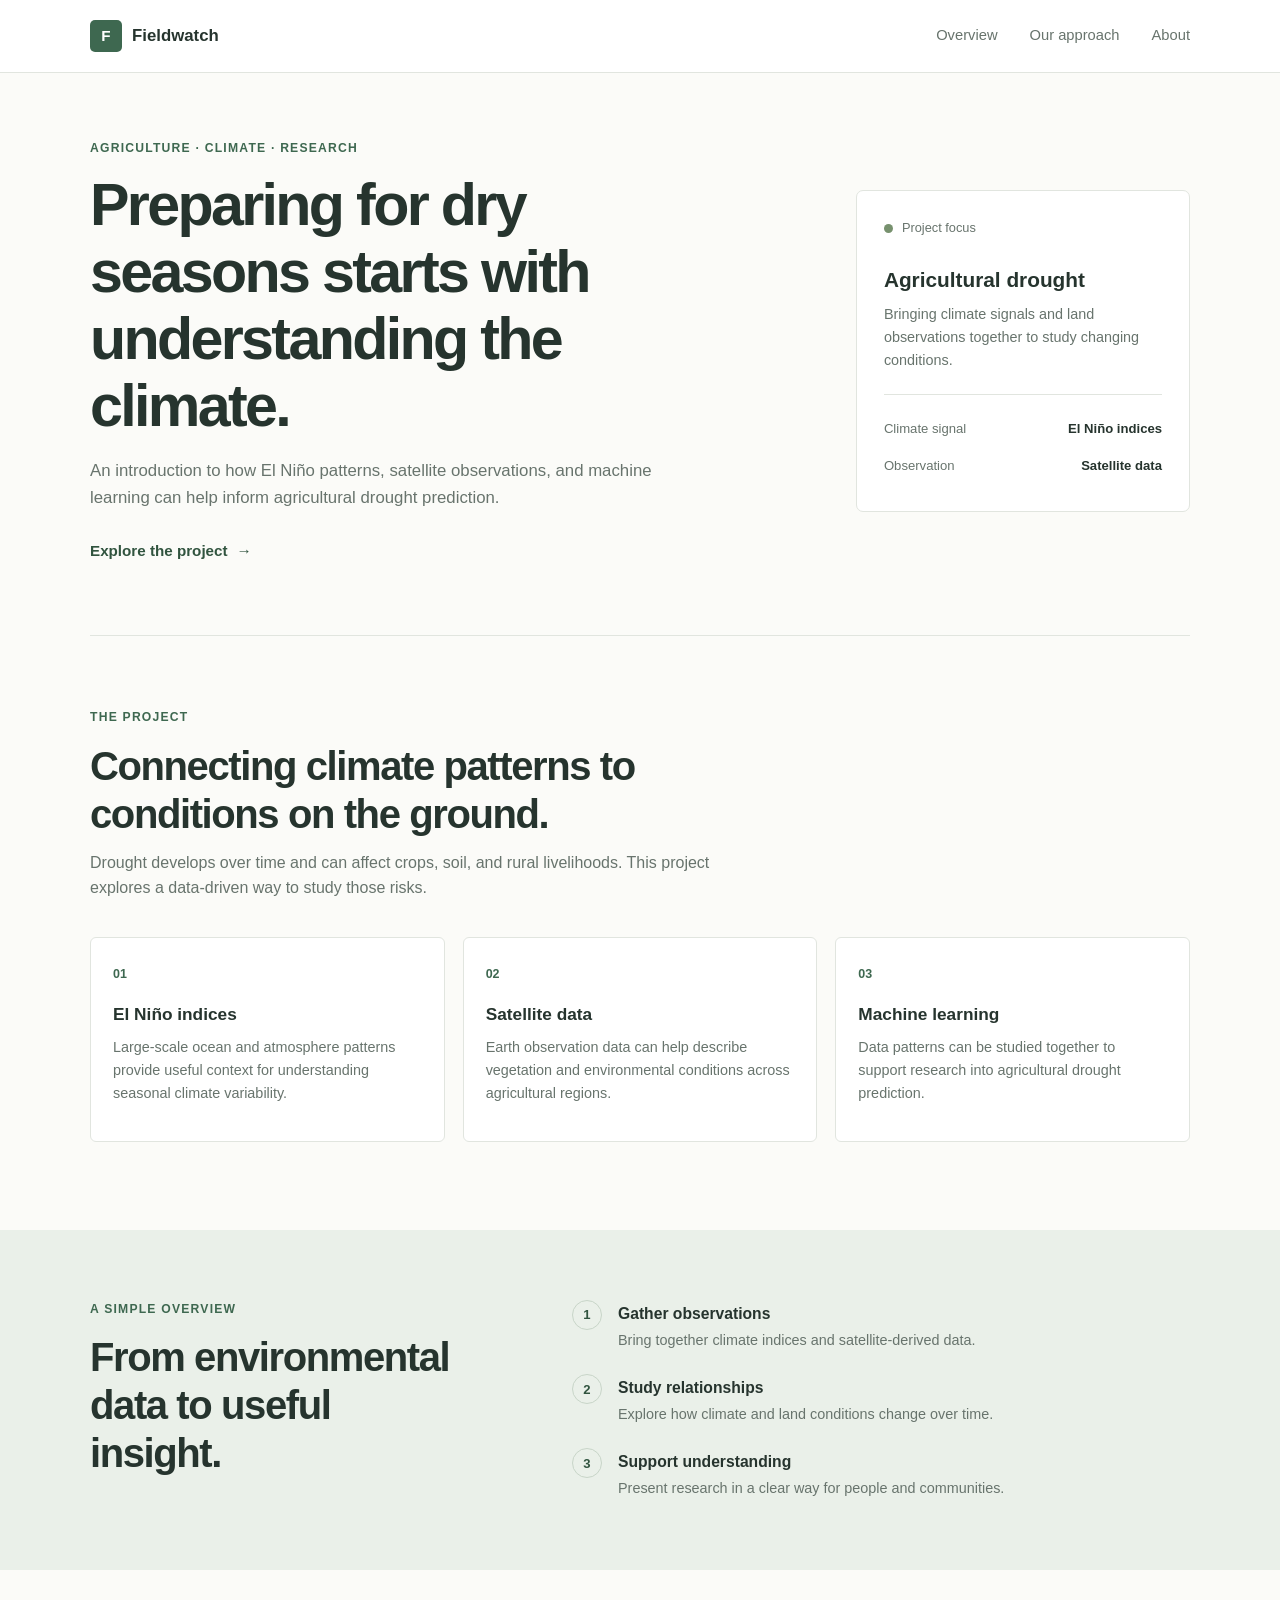
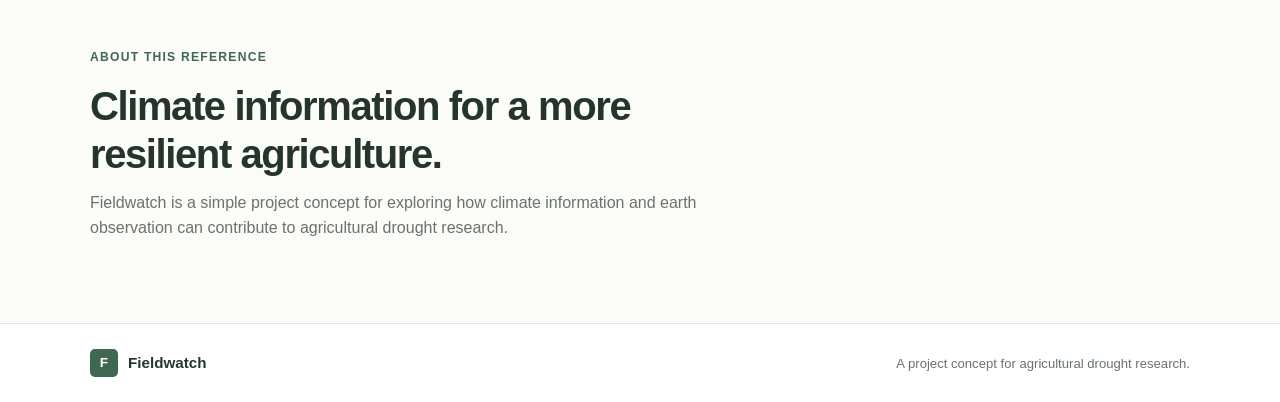
==== index.html @ bb51a13b "new assignment" ====
<!doctype html>
<html lang="en">
  <head>
    <meta charset="UTF-8" />
    <meta name="viewport" content="width=device-width, initial-scale=1.0" />
    <meta
      name="description"
      content="An introduction to agricultural drought prediction using El Niño indices, satellite data, and machine learning."
    />
    <title>Fieldwatch — Agricultural Drought Awareness</title>
    <link rel="stylesheet" href="styles.css" />
    <script src="script.js" defer></script>
  </head>
  <body>
    <header class="site-header">
      <div class="header-inner">
        <a class="brand" href="#home" aria-label="Fieldwatch home">
          <span class="brand-mark" aria-hidden="true">F</span>
          <span>Fieldwatch</span>
        </a>

        <button
          class="menu-toggle"
          type="button"
          aria-expanded="false"
          aria-controls="site-navigation"
        >
          <span class="menu-toggle-label">Menu</span>
        </button>

        <nav class="site-navigation" id="site-navigation" aria-label="Main navigation">
          <a href="#overview">Overview</a>
          <a href="#approach">Our approach</a>
          <a href="#about">About</a>
        </nav>
      </div>
    </header>

    <main>
      <section class="hero section-wrap" id="home">
        <div class="hero-copy">
          <p class="eyebrow">Agriculture · Climate · Research</p>
          <h1>Preparing for dry seasons starts with understanding the climate.</h1>
          <p class="hero-description">
            An introduction to how El Niño patterns, satellite observations, and
            machine learning can help inform agricultural drought prediction.
          </p>
          <a class="text-link" href="#overview">
            Explore the project <span aria-hidden="true">→</span>
          </a>
        </div>

        <aside class="season-card" aria-label="Project focus">
          <div class="card-heading">
            <span class="status-dot" aria-hidden="true"></span>
            <span>Project focus</span>
          </div>
          <p class="season-title">Agricultural drought</p>
          <p class="season-copy">
            Bringing climate signals and land observations together to study
            changing conditions.
          </p>
          <div class="card-rule"></div>
          <div class="focus-row">
            <span>Climate signal</span>
            <strong>El Niño indices</strong>
          </div>
          <div class="focus-row">
            <span>Observation</span>
            <strong>Satellite data</strong>
          </div>
        </aside>
      </section>

      <section class="overview section-wrap" id="overview">
        <div class="section-heading">
          <p class="eyebrow">The project</p>
          <h2>Connecting climate patterns to conditions on the ground.</h2>
          <p>
            Drought develops over time and can affect crops, soil, and rural
            livelihoods. This project explores a data-driven way to study those
            risks.
          </p>
        </div>

        <div class="topic-grid">
          <article class="topic-card">
            <span class="topic-number">01</span>
            <h3>El Niño indices</h3>
            <p>
              Large-scale ocean and atmosphere patterns provide useful context
              for understanding seasonal climate variability.
            </p>
          </article>
          <article class="topic-card">
            <span class="topic-number">02</span>
            <h3>Satellite data</h3>
            <p>
              Earth observation data can help describe vegetation and
              environmental conditions across agricultural regions.
            </p>
          </article>
          <article class="topic-card">
            <span class="topic-number">03</span>
            <h3>Machine learning</h3>
            <p>
              Data patterns can be studied together to support research into
              agricultural drought prediction.
            </p>
          </article>
        </div>
      </section>

      <section class="approach" id="approach">
        <div class="section-wrap approach-inner">
          <div>
            <p class="eyebrow">A simple overview</p>
            <h2>From environmental data to useful insight.</h2>
          </div>
          <ol class="steps">
            <li>
              <span class="step-number">1</span>
              <div>
                <h3>Gather observations</h3>
                <p>Bring together climate indices and satellite-derived data.</p>
              </div>
            </li>
            <li>
              <span class="step-number">2</span>
              <div>
                <h3>Study relationships</h3>
                <p>Explore how climate and land conditions change over time.</p>
              </div>
            </li>
            <li>
              <span class="step-number">3</span>
              <div>
                <h3>Support understanding</h3>
                <p>Present research in a clear way for people and communities.</p>
              </div>
            </li>
          </ol>
        </div>
      </section>

      <section class="about section-wrap" id="about">
        <p class="eyebrow">About this reference</p>
        <h2>Climate information for a more resilient agriculture.</h2>
        <p>
          Fieldwatch is a simple project concept for exploring how climate
          information and earth observation can contribute to agricultural
          drought research.
        </p>
      </section>
    </main>

    <footer class="site-footer">
      <div class="section-wrap footer-inner">
        <a class="brand footer-brand" href="#home">
          <span class="brand-mark" aria-hidden="true">F</span>
          <span>Fieldwatch</span>
        </a>
        <p>A project concept for agricultural drought research.</p>
      </div>
    </footer>
  </body>
</html>
---- styles.css ----
:root {
  color-scheme: light;
  --ink: #26342e;
  --muted: #68746d;
  --green: #3e6850;
  --green-dark: #31543f;
  --green-pale: #eaf0e9;
  --paper: #fbfbf8;
  --white: #ffffff;
  --line: #e1e5df;
  --content-width: 1100px;
}

* {
  box-sizing: border-box;
}

html {
  scroll-behavior: smooth;
}

body {
  margin: 0;
  background: var(--paper);
  color: var(--ink);
  font-family: "Segoe UI", Arial, sans-serif;
  line-height: 1.6;
}

a {
  color: inherit;
}

.section-wrap,
.header-inner {
  width: min(var(--content-width), calc(100% - 48px));
  margin: 0 auto;
}

.site-header {
  background: var(--white);
  border-bottom: 1px solid var(--line);
}

.header-inner {
  min-height: 72px;
  display: flex;
  align-items: center;
  justify-content: space-between;
}

.brand {
  display: inline-flex;
  align-items: center;
  gap: 10px;
  color: var(--ink);
  font-size: 1.05rem;
  font-weight: 700;
  text-decoration: none;
}

.brand-mark {
  width: 32px;
  height: 32px;
  display: grid;
  place-items: center;
  border-radius: 5px;
  background: var(--green);
  color: var(--white);
  font-size: 0.95rem;
}

.site-navigation {
  display: flex;
  align-items: center;
  gap: 32px;
}

.site-navigation a {
  color: var(--muted);
  font-size: 0.92rem;
  text-decoration: none;
}

.site-navigation a:hover,
.site-navigation a:focus-visible {
  color: var(--green-dark);
}

.menu-toggle {
  display: none;
}

.hero {
  min-height: 475px;
  display: grid;
  grid-template-columns: minmax(0, 1.35fr) minmax(260px, 0.65fr);
  align-items: center;
  gap: 72px;
  padding-top: 66px;
  padding-bottom: 72px;
}

.eyebrow {
  margin: 0 0 14px;
  color: var(--green);
  font-size: 0.76rem;
  font-weight: 700;
  letter-spacing: 0.1em;
  text-transform: uppercase;
}

h1,
h2,
h3,
p {
  margin-top: 0;
}

.hero h1 {
  max-width: 660px;
  margin-bottom: 18px;
  font-size: clamp(2.3rem, 5vw, 3.7rem);
  font-weight: 600;
  letter-spacing: -0.045em;
  line-height: 1.13;
}

.hero-description {
  max-width: 575px;
  margin-bottom: 26px;
  color: var(--muted);
  font-size: 1.05rem;
}

.text-link {
  display: inline-flex;
  align-items: center;
  gap: 9px;
  color: var(--green-dark);
  font-size: 0.95rem;
  font-weight: 700;
  text-decoration: none;
}

.text-link:hover span {
  transform: translateX(3px);
}

.text-link span {
  transition: transform 150ms ease;
}

.season-card {
  padding: 27px;
  border: 1px solid var(--line);
  border-radius: 7px;
  background: var(--white);
}

.card-heading {
  display: flex;
  align-items: center;
  gap: 9px;
  color: var(--muted);
  font-size: 0.8rem;
}

.status-dot {
  width: 9px;
  height: 9px;
  border-radius: 50%;
  background: #77916e;
}

.season-title {
  margin: 24px 0 7px;
  font-size: 1.3rem;
  font-weight: 600;
}

.season-copy {
  margin-bottom: 22px;
  color: var(--muted);
  font-size: 0.9rem;
}

.card-rule {
  height: 1px;
  margin-bottom: 15px;
  background: var(--line);
}

.focus-row {
  display: flex;
  justify-content: space-between;
  gap: 14px;
  padding: 8px 0;
  color: var(--muted);
  font-size: 0.82rem;
}

.focus-row strong {
  color: var(--ink);
  font-weight: 600;
  text-align: right;
}

.overview {
  padding-top: 72px;
  padding-bottom: 88px;
  border-top: 1px solid var(--line);
}

.section-heading {
  max-width: 660px;
  margin-bottom: 36px;
}

.section-heading h2,
.approach h2,
.about h2 {
  margin-bottom: 12px;
  font-size: clamp(1.75rem, 3.4vw, 2.5rem);
  font-weight: 600;
  letter-spacing: -0.035em;
  line-height: 1.2;
}

.section-heading > p:last-child,
.about > p:last-child {
  max-width: 620px;
  margin-bottom: 0;
  color: var(--muted);
}

.topic-grid {
  display: grid;
  grid-template-columns: repeat(3, 1fr);
  gap: 18px;
}

.topic-card {
  min-height: 205px;
  padding: 22px;
  border: 1px solid var(--line);
  border-radius: 6px;
  background: var(--white);
}

.topic-number {
  color: var(--green);
  font-size: 0.78rem;
  font-weight: 700;
}

.topic-card h3 {
  margin: 15px 0 8px;
  font-size: 1.08rem;
  font-weight: 600;
}

.topic-card p {
  margin-bottom: 0;
  color: var(--muted);
  font-size: 0.9rem;
}

.approach {
  padding: 70px 0;
  background: var(--green-pale);
}

.approach-inner {
  display: grid;
  grid-template-columns: 0.8fr 1.2fr;
  gap: 70px;
}

.approach h2 {
  max-width: 360px;
  margin-bottom: 0;
}

.steps {
  display: grid;
  gap: 22px;
  margin: 0;
  padding: 0;
  list-style: none;
}

.steps li {
  display: flex;
  gap: 16px;
}

.step-number {
  width: 30px;
  height: 30px;
  flex: 0 0 30px;
  display: grid;
  place-items: center;
  border: 1px solid #c8d5c8;
  border-radius: 50%;
  color: var(--green-dark);
  font-size: 0.82rem;
  font-weight: 700;
}

.steps h3 {
  margin: 1px 0 3px;
  font-size: 0.98rem;
  font-weight: 600;
}

.steps p {
  margin-bottom: 0;
  color: var(--muted);
  font-size: 0.9rem;
}

.about {
  padding-top: 78px;
  padding-bottom: 82px;
}

.about h2 {
  max-width: 620px;
}

.site-footer {
  border-top: 1px solid var(--line);
  background: var(--white);
}

.footer-inner {
  min-height: 78px;
  display: flex;
  align-items: center;
  justify-content: space-between;
  gap: 20px;
}

.footer-brand {
  font-size: 0.95rem;
}

.footer-brand .brand-mark {
  width: 28px;
  height: 28px;
  font-size: 0.85rem;
}

.footer-inner p {
  margin: 0;
  color: var(--muted);
  font-size: 0.82rem;
}

@media (max-width: 720px) {
  .section-wrap,
  .header-inner {
    width: min(var(--content-width), calc(100% - 36px));
  }

  .hero {
    grid-template-columns: 1fr;
    gap: 34px;
    padding-top: 54px;
    padding-bottom: 58px;
  }

  .season-card {
    max-width: 450px;
  }

  .topic-grid {
    grid-template-columns: 1fr;
    gap: 12px;
  }

  .topic-card {
    min-height: 0;
  }

  .approach-inner {
    grid-template-columns: 1fr;
    gap: 32px;
  }

  .menu-toggle {
    display: inline-flex;
    padding: 7px 10px;
    border: 1px solid var(--line);
    border-radius: 4px;
    background: var(--white);
    color: var(--ink);
    font: inherit;
    font-size: 0.85rem;
  }

  .site-navigation {
    position: absolute;
    z-index: 1;
    top: 72px;
    right: 18px;
    left: 18px;
    display: none;
    align-items: stretch;
    gap: 0;
    padding: 8px 16px;
    border: 1px solid var(--line);
    border-radius: 4px;
    background: var(--white);
  }

  .site-navigation.is-open {
    display: flex;
    flex-direction: column;
  }

  .site-navigation a {
    padding: 10px 0;
  }
}

@media (max-width: 480px) {
  .footer-inner {
    align-items: flex-start;
    flex-direction: column;
    justify-content: center;
    padding-top: 16px;
    padding-bottom: 16px;
  }
}
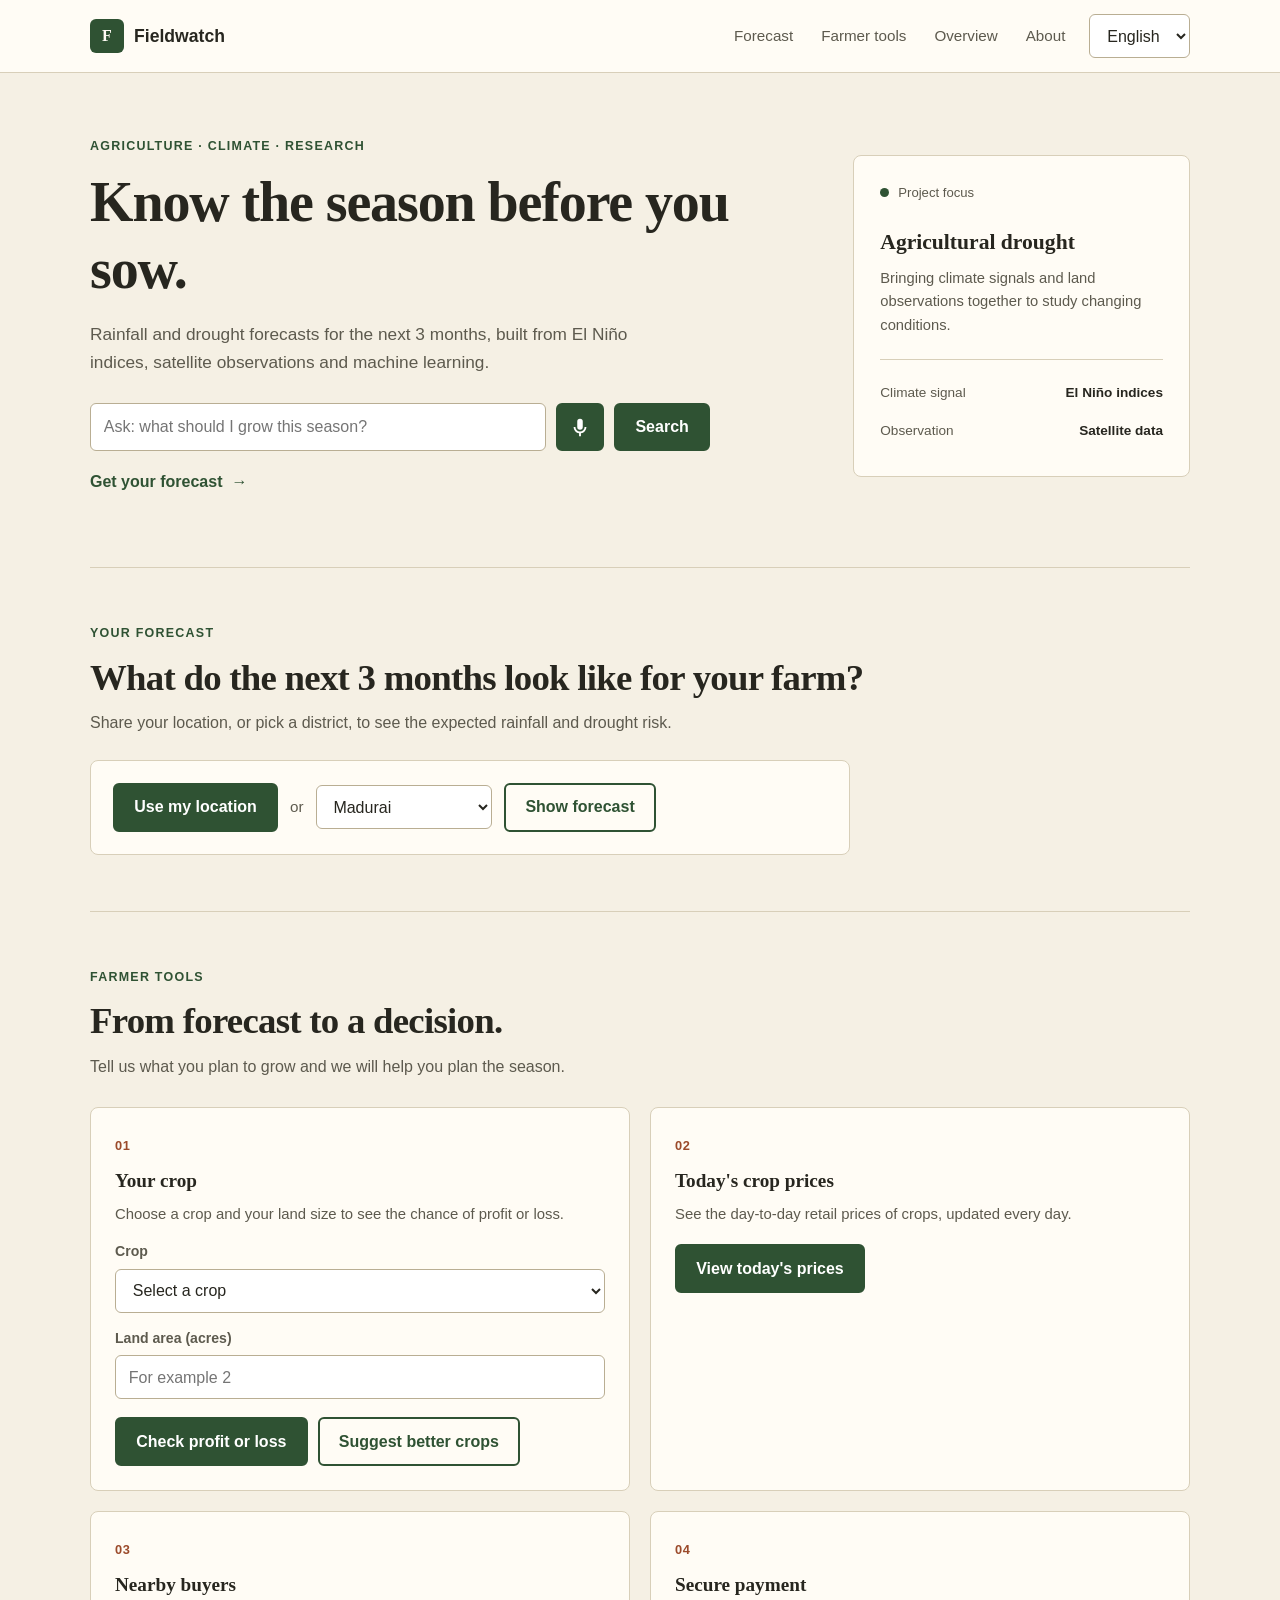
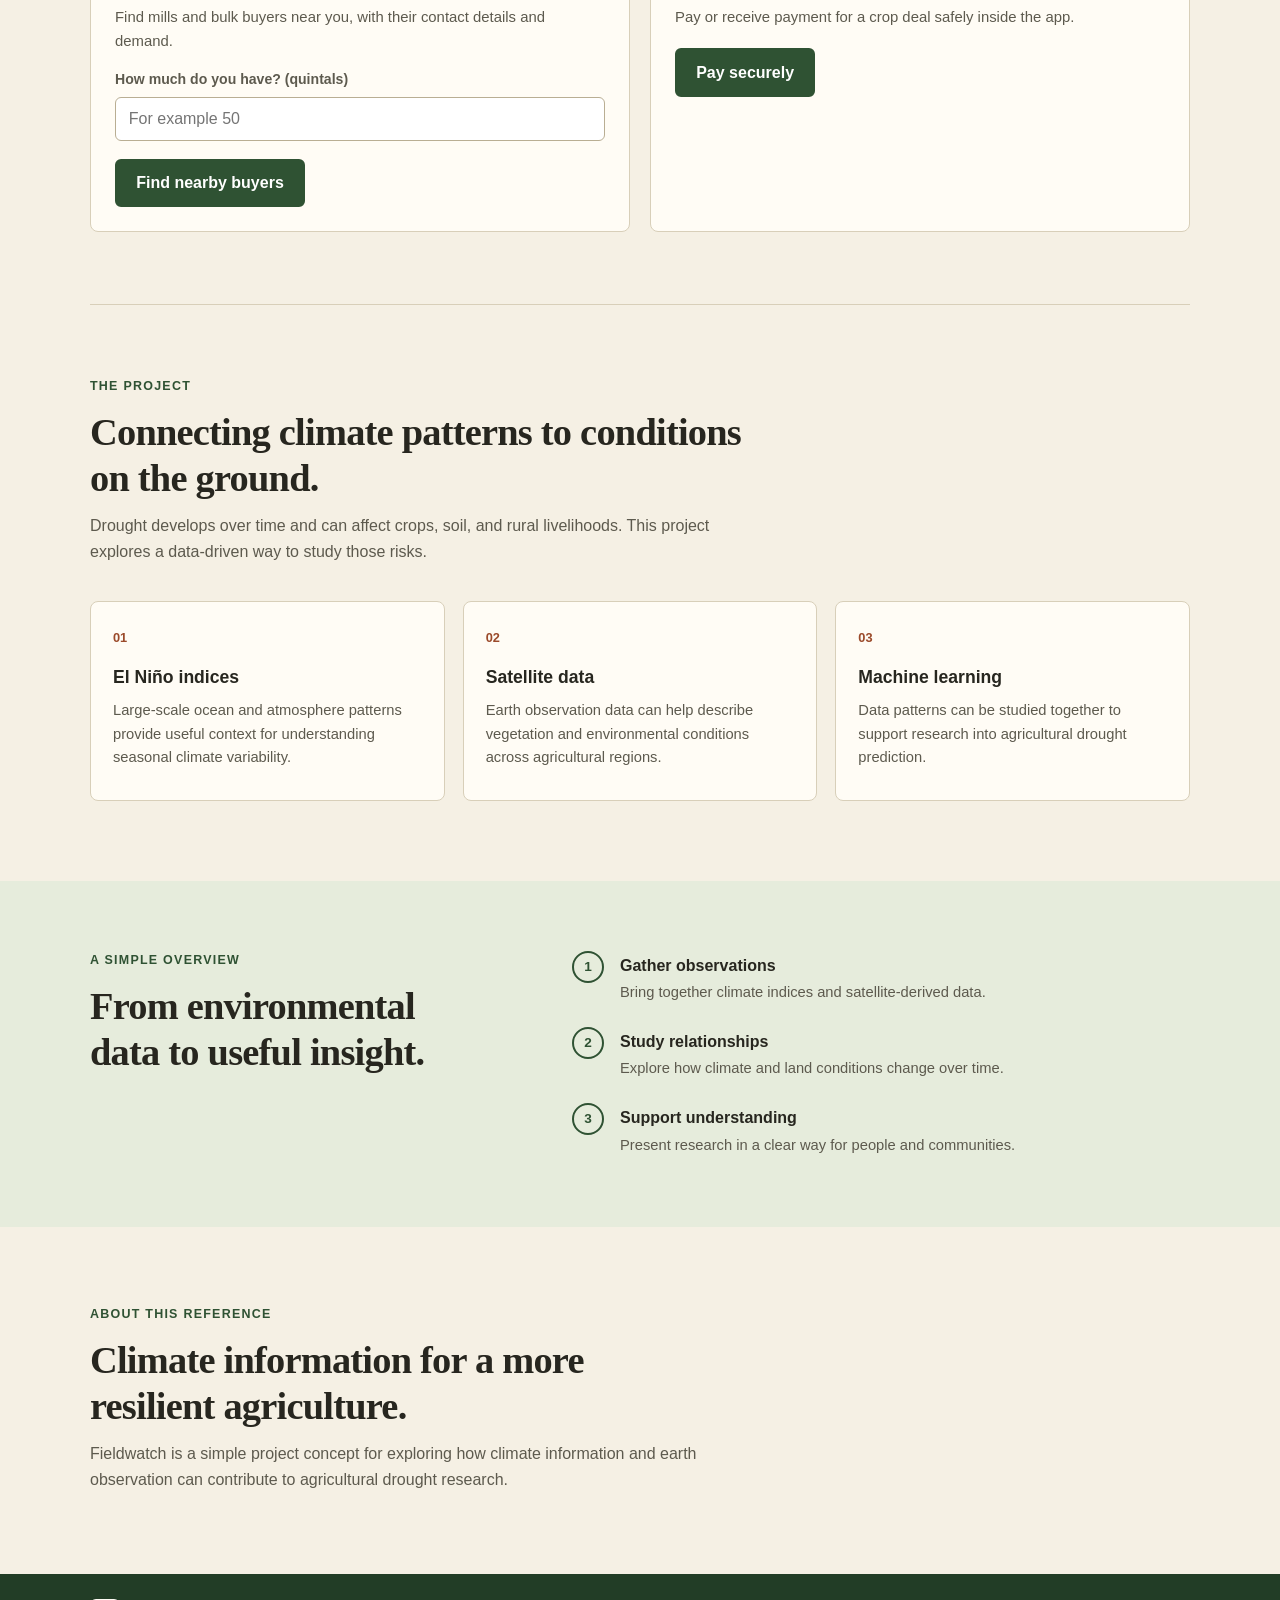
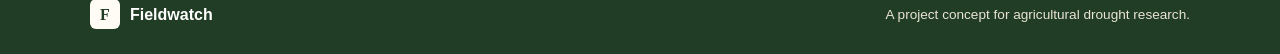
==== commit 29160327: "actual commitment no:1" ====
--- a/index.html
+++ b/index.html
@@ -5,13 +5,19 @@
     <meta name="viewport" content="width=device-width, initial-scale=1.0" />
     <meta
       name="description"
-      content="An introduction to agricultural drought prediction using El Niño indices, satellite data, and machine learning."
+      content="Rainfall and drought forecasts for farmers, using El Niño indices, satellite data and machine learning."
     />
     <title>Fieldwatch — Agricultural Drought Awareness</title>
     <link rel="stylesheet" href="styles.css" />
     <script src="script.js" defer></script>
+    <script src="forecast.js" defer></script>
   </head>
+
   <body>
+    <!-- ============================================================
+         PART 1: HEADER
+         Brand name, menu links, language chooser and mobile menu button.
+         ============================================================ -->
     <header class="site-header">
       <div class="header-inner">
         <a class="brand" href="#home" aria-label="Fieldwatch home">
@@ -19,34 +25,70 @@
           <span>Fieldwatch</span>
         </a>
 
-        <button
-          class="menu-toggle"
-          type="button"
-          aria-expanded="false"
-          aria-controls="site-navigation"
-        >
-          <span class="menu-toggle-label">Menu</span>
-        </button>
-
         <nav class="site-navigation" id="site-navigation" aria-label="Main navigation">
-          <a href="#overview">Overview</a>
-          <a href="#approach">Our approach</a>
-          <a href="#about">About</a>
+          <a href="#forecast" data-i18n="nav_forecast">Forecast</a>
+          <a href="#tools" data-i18n="nav_tools">Farmer tools</a>
+          <a href="#overview" data-i18n="nav_overview">Overview</a>
+          <a href="#about" data-i18n="nav_about">About</a>
         </nav>
+
+        <div class="header-tools">
+          <!-- FEATURE BUTTON: language chooser (to be connected later) -->
+          <label for="language-select" class="visually-hidden-label">Language</label>
+          <select class="field language-select" id="language-select" data-feature="language">
+            <option value="en">English</option>
+            <option value="ta">தமிழ்</option>
+            <option value="hi">हिन्दी</option>
+          </select>
+
+          <button
+            class="menu-toggle"
+            type="button"
+            aria-expanded="false"
+            aria-controls="site-navigation"
+          >
+            <span class="menu-toggle-label">Menu</span>
+          </button>
+        </div>
       </div>
     </header>
 
     <main>
+      <!-- ============================================================
+           PART 2: HERO
+           The first thing a visitor sees: a heading, a short text and
+           the voice and text search bar.
+           ============================================================ -->
       <section class="hero section-wrap" id="home">
         <div class="hero-copy">
           <p class="eyebrow">Agriculture · Climate · Research</p>
-          <h1>Preparing for dry seasons starts with understanding the climate.</h1>
-          <p class="hero-description">
-            An introduction to how El Niño patterns, satellite observations, and
-            machine learning can help inform agricultural drought prediction.
+          <h1 data-i18n="hero_title">Know the season before you sow.</h1>
+          <p class="hero-description" data-i18n="hero_text">
+            Rainfall and drought forecasts for the next 3 months, built from
+            El Niño indices, satellite observations and machine learning.
           </p>
-          <a class="text-link" href="#overview">
-            Explore the project <span aria-hidden="true">→</span>
+
+          <!-- FEATURE BUTTONS: voice search + text search (to be connected later) -->
+          <div class="search-bar" role="search">
+            <label for="search-input" class="visually-hidden-label">Search</label>
+            <input
+              class="field search-input"
+              id="search-input"
+              type="text"
+              placeholder="Ask: what should I grow this season?"
+            />
+            <button class="btn btn-icon" id="voice-btn" type="button" data-feature="voice-search" aria-label="Search by voice">
+              <!-- small microphone drawing (SVG) -->
+              <svg viewBox="0 0 24 24" width="22" height="22" aria-hidden="true">
+                <path fill="currentColor" d="M12 15a3 3 0 0 0 3-3V6a3 3 0 0 0-6 0v6a3 3 0 0 0 3 3Zm5-3a5 5 0 0 1-10 0H5a7 7 0 0 0 6 6.92V22h2v-3.08A7 7 0 0 0 19 12h-2Z"/>
+              </svg>
+            </button>
+            <button class="btn" id="search-btn" type="button" data-feature="text-search" data-i18n="btn_search">Search</button>
+          </div>
+
+          <a class="text-link" href="#forecast">
+            <span data-i18n="link_forecast">Get your forecast</span>
+            <span aria-hidden="true">→</span>
           </a>
         </div>
 
@@ -72,6 +114,142 @@
         </aside>
       </section>
 
+      <!-- ============================================================
+           PART 3: FORECAST (already working with forecast.js)
+           IMPORTANT: do not rename the ids that start with "fc-",
+           because forecast.js looks for them.
+           ============================================================ -->
+      <section class="forecast section-wrap" id="forecast">
+        <p class="eyebrow">Your forecast</p>
+        <h2 data-i18n="forecast_title">What do the next 3 months look like for your farm?</h2>
+        <p class="section-intro">
+          Share your location, or pick a district, to see the expected rainfall
+          and drought risk.
+        </p>
+
+        <div class="panel">
+          <div class="fc-actions">
+            <!-- FEATURE BUTTON: GPS location (working) -->
+            <button class="btn" id="fc-gps" type="button" data-i18n="btn_gps">Use my location</button>
+            <span class="fc-or">or</span>
+            <label for="fc-district" class="visually-hidden-label">District</label>
+            <select class="field" id="fc-district">
+              <option>Chennai</option>
+              <option selected>Madurai</option>
+              <option>Thanjavur</option>
+              <option>Coimbatore</option>
+              <option>Ramanathapuram</option>
+            </select>
+            <button class="btn btn-outline" id="fc-district-go" type="button" data-i18n="btn_show_forecast">Show forecast</button>
+          </div>
+
+          <p class="fc-status" id="fc-status" role="status" aria-live="polite" hidden></p>
+
+          <div class="fc-result" id="fc-result" hidden>
+            <p class="fc-place" id="fc-place"></p>
+            <p class="fc-months" id="fc-months"></p>
+
+            <div class="fc-bar-row">
+              <div class="fc-bar-label"><span>Expected rain</span><strong id="fc-pred-value"></strong></div>
+              <div class="fc-bar-track"><div class="fc-bar fc-bar-pred" id="fc-pred-bar"></div></div>
+            </div>
+            <div class="fc-bar-row">
+              <div class="fc-bar-label"><span>Normal rain</span><strong id="fc-norm-value"></strong></div>
+              <div class="fc-bar-track"><div class="fc-bar fc-bar-norm" id="fc-norm-bar"></div></div>
+            </div>
+
+            <p class="fc-percent" id="fc-percent"></p>
+            <p class="fc-risk" id="fc-risk"></p>
+            <p class="fc-basis" id="fc-basis"></p>
+            <p class="fc-note" id="fc-note"></p>
+          </div>
+        </div>
+      </section>
+
+      <!-- ============================================================
+           PART 4: FARMER TOOLS
+           Each card is one feature of the project. The buttons are
+           ready but do nothing yet. Later, JavaScript can find a button
+           by its id (or data-feature) and give it an action.
+           ============================================================ -->
+      <section class="tools section-wrap" id="tools">
+        <p class="eyebrow">Farmer tools</p>
+        <h2 data-i18n="tools_title">From forecast to a decision.</h2>
+        <p class="section-intro">
+          Tell us what you plan to grow and we will help you plan the season.
+        </p>
+
+        <div class="tool-grid">
+          <!-- Card 1: crop input, profit or loss, crop suggestions -->
+          <article class="tool-card">
+            <span class="tool-number">01</span>
+            <h3>Your crop</h3>
+            <p>Choose a crop and your land size to see the chance of profit or loss.</p>
+
+            <label class="field-label" for="crop-select">Crop</label>
+            <select class="field" id="crop-select">
+              <option value="">Select a crop</option>
+              <option value="rice">Rice (paddy)</option>
+              <option value="groundnut">Groundnut</option>
+              <option value="millets">Millets (ragi, cholam, kambu)</option>
+              <option value="maize">Maize</option>
+              <option value="cotton">Cotton</option>
+              <option value="sugarcane">Sugarcane</option>
+              <option value="pulses">Pulses (black gram, green gram)</option>
+            </select>
+
+            <label class="field-label" for="land-area">Land area (acres)</label>
+            <input class="field" id="land-area" type="number" min="0" step="0.5" placeholder="For example 2" />
+
+            <div class="button-row">
+              <!-- FEATURE BUTTONS: profit/loss and crop suggestion -->
+              <button class="btn" id="profit-btn" type="button" data-feature="profit-loss" data-i18n="btn_profit">Check profit or loss</button>
+              <button class="btn btn-outline" id="suggest-btn" type="button" data-feature="crop-suggestion" data-i18n="btn_suggest">Suggest better crops</button>
+            </div>
+          </article>
+
+          <!-- Card 2: daily retail prices -->
+          <article class="tool-card">
+            <span class="tool-number">02</span>
+            <h3>Today's crop prices</h3>
+            <p>See the day-to-day retail prices of crops, updated every day.</p>
+            <div class="button-row">
+              <!-- FEATURE BUTTON: daily prices -->
+              <button class="btn" id="prices-btn" type="button" data-feature="daily-prices" data-i18n="btn_prices">View today's prices</button>
+            </div>
+          </article>
+
+          <!-- Card 3: nearby buyers -->
+          <article class="tool-card">
+            <span class="tool-number">03</span>
+            <h3>Nearby buyers</h3>
+            <p>Find mills and bulk buyers near you, with their contact details and demand.</p>
+
+            <label class="field-label" for="stock-quantity">How much do you have? (quintals)</label>
+            <input class="field" id="stock-quantity" type="number" min="0" placeholder="For example 50" />
+
+            <div class="button-row">
+              <!-- FEATURE BUTTON: nearby buyers -->
+              <button class="btn" id="buyers-btn" type="button" data-feature="nearby-buyers" data-i18n="btn_buyers">Find nearby buyers</button>
+            </div>
+          </article>
+
+          <!-- Card 4: payments -->
+          <article class="tool-card">
+            <span class="tool-number">04</span>
+            <h3>Secure payment</h3>
+            <p>Pay or receive payment for a crop deal safely inside the app.</p>
+            <div class="button-row">
+              <!-- FEATURE BUTTON: payment gateway -->
+              <button class="btn" id="pay-btn" type="button" data-feature="payment" data-i18n="btn_pay">Pay securely</button>
+            </div>
+          </article>
+        </div>
+      </section>
+
+      <!-- ============================================================
+           PART 5: ABOUT THE PROJECT (your original sections)
+           ============================================================ -->
       <section class="overview section-wrap" id="overview">
         <div class="section-heading">
           <p class="eyebrow">The project</p>
@@ -154,6 +332,9 @@
       </section>
     </main>
 
+    <!-- ============================================================
+         PART 6: FOOTER
+         ============================================================ -->
     <footer class="site-footer">
       <div class="section-wrap footer-inner">
         <a class="brand footer-brand" href="#home">
@@ -164,4 +345,4 @@
       </div>
     </footer>
   </body>
-</html>
+</html>
--- a/styles.css
+++ b/styles.css
@@ -1,13 +1,38 @@
+/* ==================================================================
+   Fieldwatch - styles.css
+   How this file is organised (read it top to bottom):
+     1. Colours and basic settings
+     2. Header
+     3. Hero (heading + search bar)
+     4. Buttons and form fields (used everywhere)
+     5. Forecast section
+     6. Farmer tools section
+     7. Project sections (overview, steps, about)
+     8. Footer
+     9. Small screens (phones)
+   ================================================================== */
+
+
+/* ---------- 1. COLOURS AND BASIC SETTINGS ----------
+   All colours are stored here as variables. To change the look of the
+   whole site, change a value here and it updates everywhere. */
 :root {
   color-scheme: light;
-  --ink: #26342e;
-  --muted: #68746d;
-  --green: #3e6850;
-  --green-dark: #31543f;
-  --green-pale: #eaf0e9;
-  --paper: #fbfbf8;
-  --white: #ffffff;
-  --line: #e1e5df;
+
+  --paper: #f5f0e4;        /* page background: warm cream, like paper */
+  --card: #fffcf5;         /* cards and header */
+  --ink: #27261f;          /* main text: soft black-brown */
+  --muted: #5d5a4e;        /* secondary text */
+  --line: #d8cfb9;         /* thin borders */
+
+  --green: #2f5233;        /* main colour: field green */
+  --green-dark: #223d26;   /* hover, footer */
+  --green-pale: #e6ecdc;   /* light green background */
+
+  --clay: #9b4a2a;         /* warning colour: dry earth */
+  --ochre: #8a5a00;        /* caution colour */
+  --slate: #3f5663;        /* "wetter than normal" colour */
+
   --content-width: 1100px;
 }
 
@@ -31,14 +56,58 @@
   color: inherit;
 }
 
+h1,
+h2,
+h3,
+p {
+  margin-top: 0;
+}
+
+/* Big headings use a serif font so the site feels calm and printed */
+h1,
+h2 {
+  font-family: Georgia, "Times New Roman", serif;
+  font-weight: 600;
+  letter-spacing: -0.02em;
+  line-height: 1.2;
+}
+
+/* A centred column that keeps content from stretching too wide */
 .section-wrap,
 .header-inner {
   width: min(var(--content-width), calc(100% - 48px));
   margin: 0 auto;
 }
 
+.eyebrow {
+  margin: 0 0 12px;
+  color: var(--green);
+  font-size: 0.78rem;
+  font-weight: 700;
+  letter-spacing: 0.1em;
+  text-transform: uppercase;
+}
+
+.section-intro {
+  max-width: 620px;
+  color: var(--muted);
+}
+
+/* Text that screen readers read but eyes do not see */
+.visually-hidden-label {
+  position: absolute;
+  width: 1px;
+  height: 1px;
+  overflow: hidden;
+  clip: rect(0 0 0 0);
+  white-space: nowrap;
+}
+
+
+/* ---------- 2. HEADER ---------- */
 .site-header {
-  background: var(--white);
+  position: relative;
+  background: var(--card);
   border-bottom: 1px solid var(--line);
 }
 
@@ -47,6 +116,7 @@
   display: flex;
   align-items: center;
   justify-content: space-between;
+  gap: 24px;
 }
 
 .brand {
@@ -54,108 +124,119 @@
   align-items: center;
   gap: 10px;
   color: var(--ink);
-  font-size: 1.05rem;
+  font-size: 1.1rem;
   font-weight: 700;
   text-decoration: none;
 }
 
 .brand-mark {
-  width: 32px;
-  height: 32px;
+  width: 34px;
+  height: 34px;
   display: grid;
   place-items: center;
-  border-radius: 5px;
+  border-radius: 6px;
   background: var(--green);
-  color: var(--white);
+  color: var(--card);
+  font-family: Georgia, serif;
+  font-size: 1rem;
+}
+
+.site-navigation {
+  display: flex;
+  align-items: center;
+  gap: 28px;
+  margin-left: auto;
+}
+
+.site-navigation a {
+  color: var(--muted);
   font-size: 0.95rem;
-}
-
-.site-navigation {
-  display: flex;
-  align-items: center;
-  gap: 32px;
-}
-
-.site-navigation a {
-  color: var(--muted);
-  font-size: 0.92rem;
   text-decoration: none;
 }
 
 .site-navigation a:hover,
 .site-navigation a:focus-visible {
-  color: var(--green-dark);
-}
-
+  color: var(--green);
+  text-decoration: underline;
+  text-underline-offset: 6px;
+}
+
+/* Language chooser + menu button sit together on the right */
+.header-tools {
+  display: flex;
+  align-items: center;
+  gap: 10px;
+}
+
+.language-select {
+  min-height: 40px;
+  padding: 0.3rem 0.6rem;
+}
+
+/* The menu button is only visible on phones (see section 9) */
 .menu-toggle {
   display: none;
 }
 
+
+/* ---------- 3. HERO ---------- */
 .hero {
-  min-height: 475px;
+  min-height: 480px;
   display: grid;
   grid-template-columns: minmax(0, 1.35fr) minmax(260px, 0.65fr);
   align-items: center;
-  gap: 72px;
-  padding-top: 66px;
+  gap: 64px;
+  padding-top: 64px;
   padding-bottom: 72px;
-}
-
-.eyebrow {
-  margin: 0 0 14px;
-  color: var(--green);
-  font-size: 0.76rem;
-  font-weight: 700;
-  letter-spacing: 0.1em;
-  text-transform: uppercase;
-}
-
-h1,
-h2,
-h3,
-p {
-  margin-top: 0;
 }
 
 .hero h1 {
   max-width: 660px;
   margin-bottom: 18px;
-  font-size: clamp(2.3rem, 5vw, 3.7rem);
-  font-weight: 600;
-  letter-spacing: -0.045em;
-  line-height: 1.13;
+  font-size: clamp(2.2rem, 5vw, 3.5rem);
 }
 
 .hero-description {
-  max-width: 575px;
+  max-width: 560px;
   margin-bottom: 26px;
   color: var(--muted);
-  font-size: 1.05rem;
+  font-size: 1.08rem;
 }
 
 .text-link {
   display: inline-flex;
   align-items: center;
   gap: 9px;
-  color: var(--green-dark);
-  font-size: 0.95rem;
+  margin-top: 18px;
+  color: var(--green);
   font-weight: 700;
   text-decoration: none;
 }
 
-.text-link:hover span {
-  transform: translateX(3px);
-}
-
-.text-link span {
-  transition: transform 150ms ease;
-}
-
+.text-link:hover {
+  color: var(--green-dark);
+  text-decoration: underline;
+  text-underline-offset: 5px;
+}
+
+/* Voice + text search bar */
+.search-bar {
+  display: flex;
+  gap: 10px;
+  max-width: 620px;
+}
+
+.search-input {
+  flex: 1;
+  min-width: 0;          /* lets the box shrink on small phones */
+}
+
+/* The card on the right side of the hero */
 .season-card {
-  padding: 27px;
+  padding: 26px;
   border: 1px solid var(--line);
-  border-radius: 7px;
-  background: var(--white);
+  border-radius: 8px;
+  background: var(--card);
 }
 
 .card-heading {
@@ -163,31 +244,32 @@
   align-items: center;
   gap: 9px;
   color: var(--muted);
-  font-size: 0.8rem;
+  font-size: 0.82rem;
 }
 
 .status-dot {
   width: 9px;
   height: 9px;
   border-radius: 50%;
-  background: #77916e;
+  background: var(--green);
 }
 
 .season-title {
-  margin: 24px 0 7px;
-  font-size: 1.3rem;
+  margin: 22px 0 7px;
+  font-family: Georgia, serif;
+  font-size: 1.35rem;
   font-weight: 600;
 }
 
 .season-copy {
   margin-bottom: 22px;
   color: var(--muted);
-  font-size: 0.9rem;
+  font-size: 0.92rem;
 }
 
 .card-rule {
   height: 1px;
-  margin-bottom: 15px;
+  margin-bottom: 14px;
   background: var(--line);
 }
 
@@ -197,7 +279,7 @@
   gap: 14px;
   padding: 8px 0;
   color: var(--muted);
-  font-size: 0.82rem;
+  font-size: 0.85rem;
 }
 
 .focus-row strong {
@@ -206,9 +288,261 @@
   text-align: right;
 }
 
+
+/* ---------- 4. BUTTONS AND FORM FIELDS ----------
+   Every button and input in the site uses these shared styles. */
+
+/* Main button: solid green */
+.btn {
+  min-height: 44px;                /* big enough to tap on a phone */
+  padding: 0.6rem 1.2rem;
+  border: 2px solid var(--green);
+  border-radius: 6px;
+  background: var(--green);
+  color: #fff;
+  font: inherit;
+  font-weight: 600;
+  cursor: pointer;
+}
+
+.btn:hover {
+  background: var(--green-dark);
+  border-color: var(--green-dark);
+}
+
+.btn:focus-visible,
+.field:focus-visible {
+  outline: 3px solid var(--ochre);
+  outline-offset: 2px;
+}
+
+.btn:disabled {
+  opacity: 0.6;
+  cursor: wait;
+}
+
+/* Second button style: green outline only */
+.btn-outline {
+  background: transparent;
+  color: var(--green);
+}
+
+.btn-outline:hover {
+  background: var(--green-pale);
+  color: var(--green-dark);
+}
+
+/* Square button that holds only an icon (the microphone) */
+.btn-icon {
+  width: 48px;
+  padding: 0;
+  display: grid;
+  place-items: center;
+}
+
+/* Text boxes and drop-down lists */
+.field {
+  width: 100%;
+  min-height: 44px;
+  padding: 0.5rem 0.8rem;
+  border: 1px solid #b9ae93;
+  border-radius: 6px;
+  background: #fff;
+  color: var(--ink);
+  font: inherit;
+}
+
+.field-label {
+  display: block;
+  margin: 14px 0 6px;
+  color: var(--muted);
+  font-size: 0.88rem;
+  font-weight: 600;
+}
+
+.button-row {
+  display: flex;
+  flex-wrap: wrap;
+  gap: 10px;
+  margin-top: 18px;
+}
+
+
+/* ---------- 5. FORECAST SECTION ---------- */
+.forecast {
+  padding-top: 56px;
+  padding-bottom: 56px;
+  border-top: 1px solid var(--line);
+}
+
+.forecast h2,
+.tools h2 {
+  margin-bottom: 10px;
+  font-size: clamp(1.6rem, 3.2vw, 2.3rem);
+}
+
+/* White box that holds the buttons and the result */
+.panel {
+  max-width: 760px;
+  margin-top: 24px;
+  padding: 22px;
+  border: 1px solid var(--line);
+  border-radius: 8px;
+  background: var(--card);
+}
+
+.fc-actions {
+  display: flex;
+  flex-wrap: wrap;
+  align-items: center;
+  gap: 12px;
+}
+
+.fc-actions .field {
+  width: auto;
+  min-width: 170px;
+}
+
+.fc-or {
+  color: var(--muted);
+  font-size: 0.95rem;
+}
+
+/* Message shown while loading or when something goes wrong */
+.fc-status {
+  margin: 16px 0 0;
+  padding: 12px 14px;
+  border-left: 4px solid var(--green);
+  border-radius: 4px;
+  background: var(--green-pale);
+}
+
+.fc-status.fc-error {
+  border-left-color: var(--clay);
+  background: #f6e3da;
+}
+
+.fc-result {
+  margin-top: 22px;
+  padding-top: 20px;
+  border-top: 1px solid var(--line);
+}
+
+.fc-place {
+  margin: 0;
+  font-family: Georgia, serif;
+  font-size: 1.5rem;
+  font-weight: 600;
+}
+
+.fc-months {
+  margin: 2px 0 18px;
+  color: var(--muted);
+}
+
+/* The two bars: expected rain vs normal rain */
+.fc-bar-row {
+  margin-bottom: 14px;
+}
+
+.fc-bar-label {
+  display: flex;
+  justify-content: space-between;
+  margin-bottom: 4px;
+  font-size: 0.95rem;
+}
+
+.fc-bar-track {
+  height: 14px;
+  border-radius: 7px;
+  background: #e5dcc6;
+  overflow: hidden;
+}
+
+.fc-bar {
+  height: 100%;
+  border-radius: 7px;
+  transition: width 0.5s ease;
+}
+
+.fc-bar-pred { background: var(--green); }
+.fc-bar-norm { background: #9a927c; }
+
+.fc-percent {
+  margin: 8px 0;
+  font-size: 1.1rem;
+  font-weight: 600;
+}
+
+/* The drought risk label. The colour changes with the risk level. */
+.fc-risk {
+  display: inline-block;
+  margin: 4px 0 12px;
+  padding: 8px 14px;
+  border: 2px solid currentColor;
+  border-radius: 6px;
+  font-weight: 700;
+}
+
+.fc-risk-high     { color: var(--clay);  background: #f6e3da; }
+.fc-risk-moderate { color: var(--ochre); background: #f4e8c9; }
+.fc-risk-normal   { color: var(--green); background: var(--green-pale); }
+.fc-risk-wet      { color: var(--slate); background: #dfe7ea; }
+.fc-risk-unknown  { color: var(--ink); }
+
+.fc-basis,
+.fc-note {
+  margin: 4px 0;
+  color: var(--muted);
+  font-size: 0.9rem;
+}
+
+
+/* ---------- 6. FARMER TOOLS SECTION ---------- */
+.tools {
+  padding-top: 56px;
+  padding-bottom: 72px;
+  border-top: 1px solid var(--line);
+}
+
+.tool-grid {
+  display: grid;
+  grid-template-columns: repeat(2, 1fr);
+  gap: 20px;
+  margin-top: 28px;
+}
+
+.tool-card {
+  padding: 24px;
+  border: 1px solid var(--line);
+  border-radius: 8px;
+  background: var(--card);
+}
+
+.tool-number {
+  color: var(--clay);
+  font-size: 0.8rem;
+  font-weight: 700;
+  letter-spacing: 0.05em;
+}
+
+.tool-card h3 {
+  margin: 8px 0 6px;
+  font-family: Georgia, serif;
+  font-size: 1.2rem;
+}
+
+.tool-card p {
+  margin-bottom: 4px;
+  color: var(--muted);
+  font-size: 0.93rem;
+}
+
+
+/* ---------- 7. PROJECT SECTIONS (overview, steps, about) ---------- */
 .overview {
   padding-top: 72px;
-  padding-bottom: 88px;
+  padding-bottom: 80px;
   border-top: 1px solid var(--line);
 }
 
@@ -221,10 +555,7 @@
 .approach h2,
 .about h2 {
   margin-bottom: 12px;
-  font-size: clamp(1.75rem, 3.4vw, 2.5rem);
-  font-weight: 600;
-  letter-spacing: -0.035em;
-  line-height: 1.2;
+  font-size: clamp(1.7rem, 3.4vw, 2.4rem);
 }
 
 .section-heading > p:last-child,
@@ -241,29 +572,28 @@
 }
 
 .topic-card {
-  min-height: 205px;
+  min-height: 200px;
   padding: 22px;
   border: 1px solid var(--line);
-  border-radius: 6px;
-  background: var(--white);
+  border-radius: 8px;
+  background: var(--card);
 }
 
 .topic-number {
-  color: var(--green);
-  font-size: 0.78rem;
+  color: var(--clay);
+  font-size: 0.8rem;
   font-weight: 700;
 }
 
 .topic-card h3 {
-  margin: 15px 0 8px;
-  font-size: 1.08rem;
-  font-weight: 600;
+  margin: 14px 0 8px;
+  font-size: 1.1rem;
 }
 
 .topic-card p {
   margin-bottom: 0;
   color: var(--muted);
-  font-size: 0.9rem;
+  font-size: 0.92rem;
 }
 
 .approach {
@@ -296,28 +626,27 @@
 }
 
 .step-number {
-  width: 30px;
-  height: 30px;
-  flex: 0 0 30px;
+  width: 32px;
+  height: 32px;
+  flex: 0 0 32px;
   display: grid;
   place-items: center;
-  border: 1px solid #c8d5c8;
+  border: 2px solid var(--green);
   border-radius: 50%;
-  color: var(--green-dark);
-  font-size: 0.82rem;
+  color: var(--green);
+  font-size: 0.85rem;
   font-weight: 700;
 }
 
 .steps h3 {
-  margin: 1px 0 3px;
-  font-size: 0.98rem;
-  font-weight: 600;
+  margin: 2px 0 3px;
+  font-size: 1rem;
 }
 
 .steps p {
   margin-bottom: 0;
   color: var(--muted);
-  font-size: 0.9rem;
+  font-size: 0.92rem;
 }
 
 .about {
@@ -329,13 +658,15 @@
   max-width: 620px;
 }
 
+
+/* ---------- 8. FOOTER ---------- */
 .site-footer {
-  border-top: 1px solid var(--line);
-  background: var(--white);
+  background: var(--green-dark);
+  color: #e9e4d3;
 }
 
 .footer-inner {
-  min-height: 78px;
+  min-height: 80px;
   display: flex;
   align-items: center;
   justify-content: space-between;
@@ -343,19 +674,29 @@
 }
 
 .footer-brand {
-  font-size: 0.95rem;
+  color: #fff;
+  font-size: 1rem;
 }
 
 .footer-brand .brand-mark {
-  width: 28px;
-  height: 28px;
-  font-size: 0.85rem;
+  width: 30px;
+  height: 30px;
+  background: var(--card);
+  color: var(--green-dark);
 }
 
 .footer-inner p {
   margin: 0;
-  color: var(--muted);
-  font-size: 0.82rem;
+  font-size: 0.85rem;
+}
+
+
+/* ---------- 9. SMALL SCREENS ----------
+   Rules inside @media only apply when the screen is narrow (phones). */
+@media (max-width: 860px) {
+  .tool-grid {
+    grid-template-columns: 1fr;
+  }
 }
 
 @media (max-width: 720px) {
@@ -367,12 +708,12 @@
   .hero {
     grid-template-columns: 1fr;
     gap: 34px;
-    padding-top: 54px;
-    padding-bottom: 58px;
+    padding-top: 44px;
+    padding-bottom: 52px;
   }
 
   .season-card {
-    max-width: 450px;
+    max-width: 460px;
   }
 
   .topic-grid {
@@ -389,43 +730,76 @@
     gap: 32px;
   }
 
+  /* Show the Menu button and hide the links until it is pressed */
   .menu-toggle {
     display: inline-flex;
-    padding: 7px 10px;
+    align-items: center;
+    min-height: 40px;
+    padding: 6px 12px;
     border: 1px solid var(--line);
-    border-radius: 4px;
-    background: var(--white);
+    border-radius: 6px;
+    background: var(--card);
     color: var(--ink);
     font: inherit;
-    font-size: 0.85rem;
+    font-size: 0.9rem;
   }
 
   .site-navigation {
     position: absolute;
-    z-index: 1;
-    top: 72px;
-    right: 18px;
-    left: 18px;
+    z-index: 5;
+    top: 100%;
+    right: 0;
+    left: 0;
     display: none;
+    flex-direction: column;
     align-items: stretch;
     gap: 0;
-    padding: 8px 16px;
-    border: 1px solid var(--line);
-    border-radius: 4px;
-    background: var(--white);
+    padding: 6px 18px 10px;
+    border-bottom: 1px solid var(--line);
+    background: var(--card);
   }
 
   .site-navigation.is-open {
     display: flex;
+  }
+
+  .site-navigation a {
+    padding: 12px 0;
+    border-top: 1px solid var(--line);
+  }
+
+  .site-navigation a:first-child {
+    border-top: 0;
+  }
+
+  .panel,
+  .tool-card {
+    padding: 18px;
+  }
+
+  .fc-actions {
     flex-direction: column;
-  }
-
-  .site-navigation a {
-    padding: 10px 0;
+    align-items: stretch;
+  }
+
+  .fc-actions .field {
+    width: 100%;
+  }
+
+  .fc-or {
+    text-align: center;
   }
 }
 
 @media (max-width: 480px) {
+  .search-bar {
+    flex-wrap: wrap;
+  }
+
+  .search-input {
+    flex-basis: 100%;
+  }
+
   .footer-inner {
     align-items: flex-start;
     flex-direction: column;
@@ -433,4 +807,4 @@
     padding-top: 16px;
     padding-bottom: 16px;
   }
-}
+}
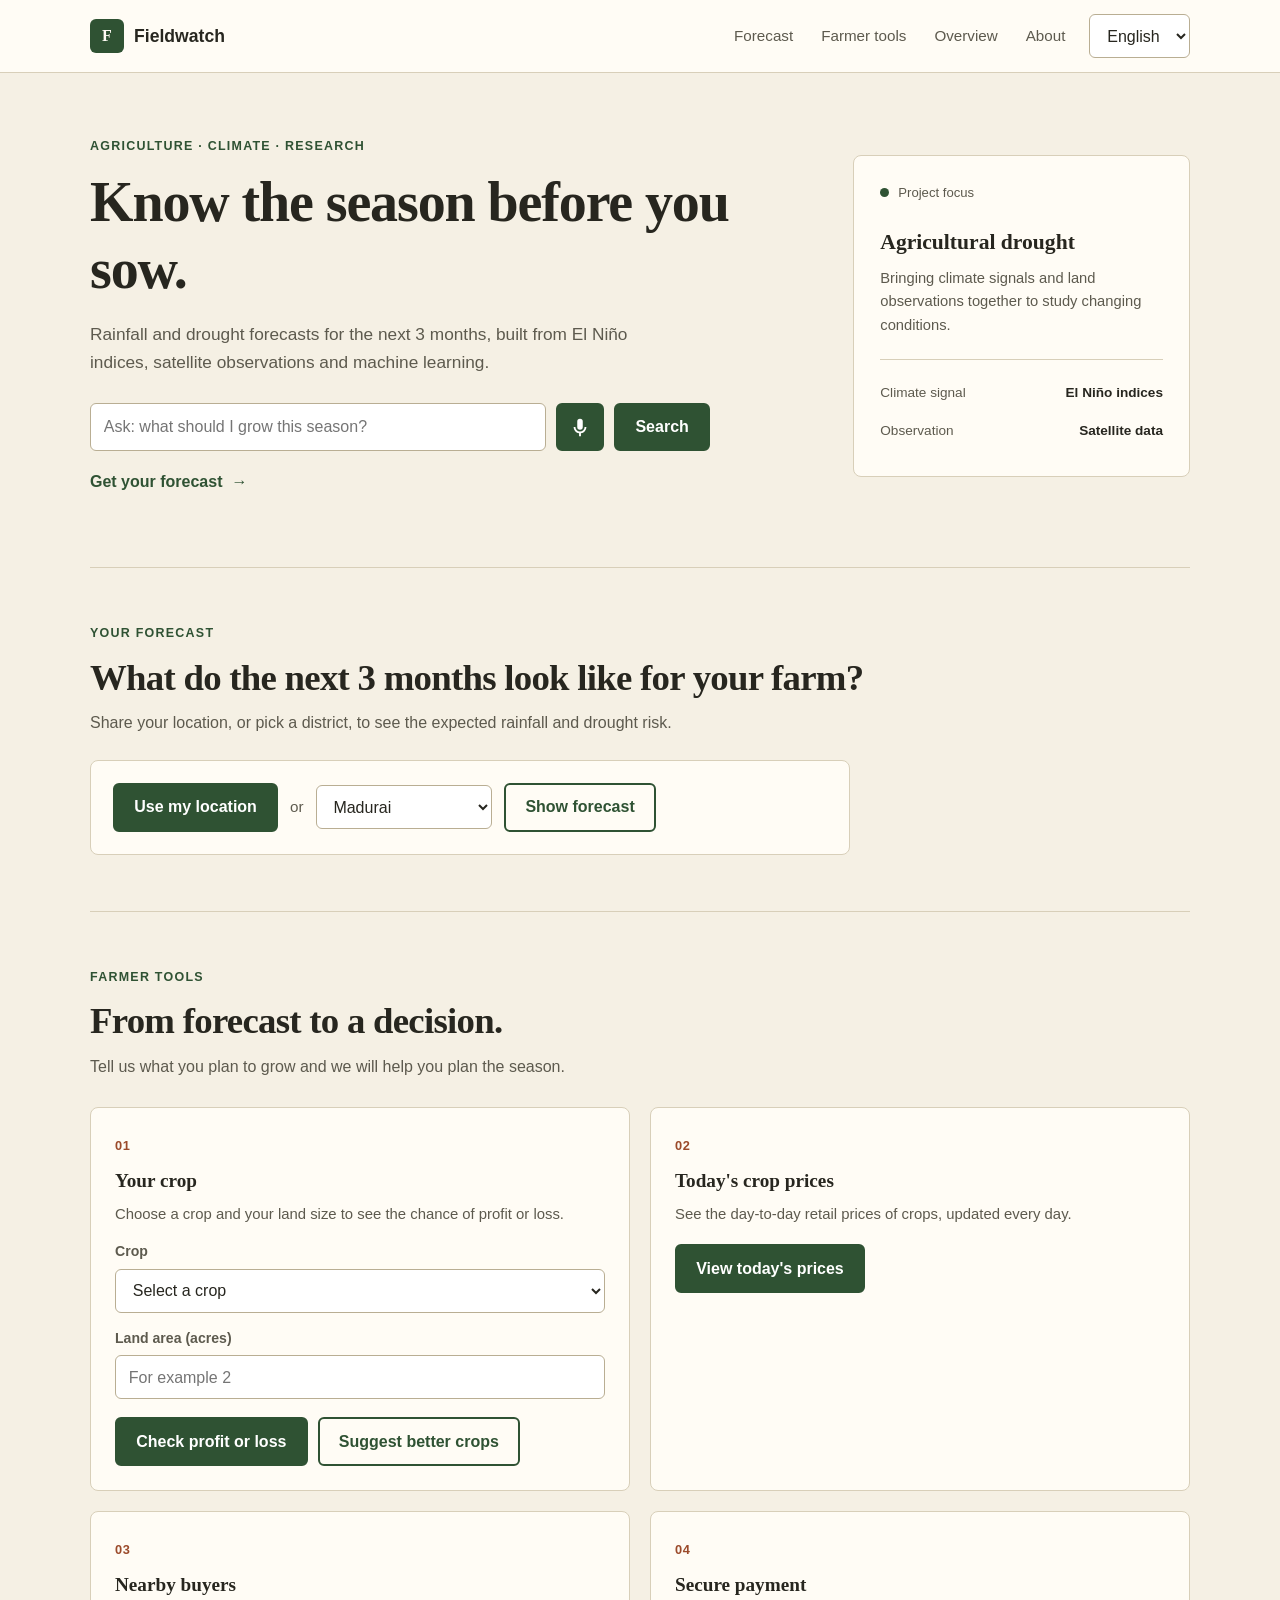
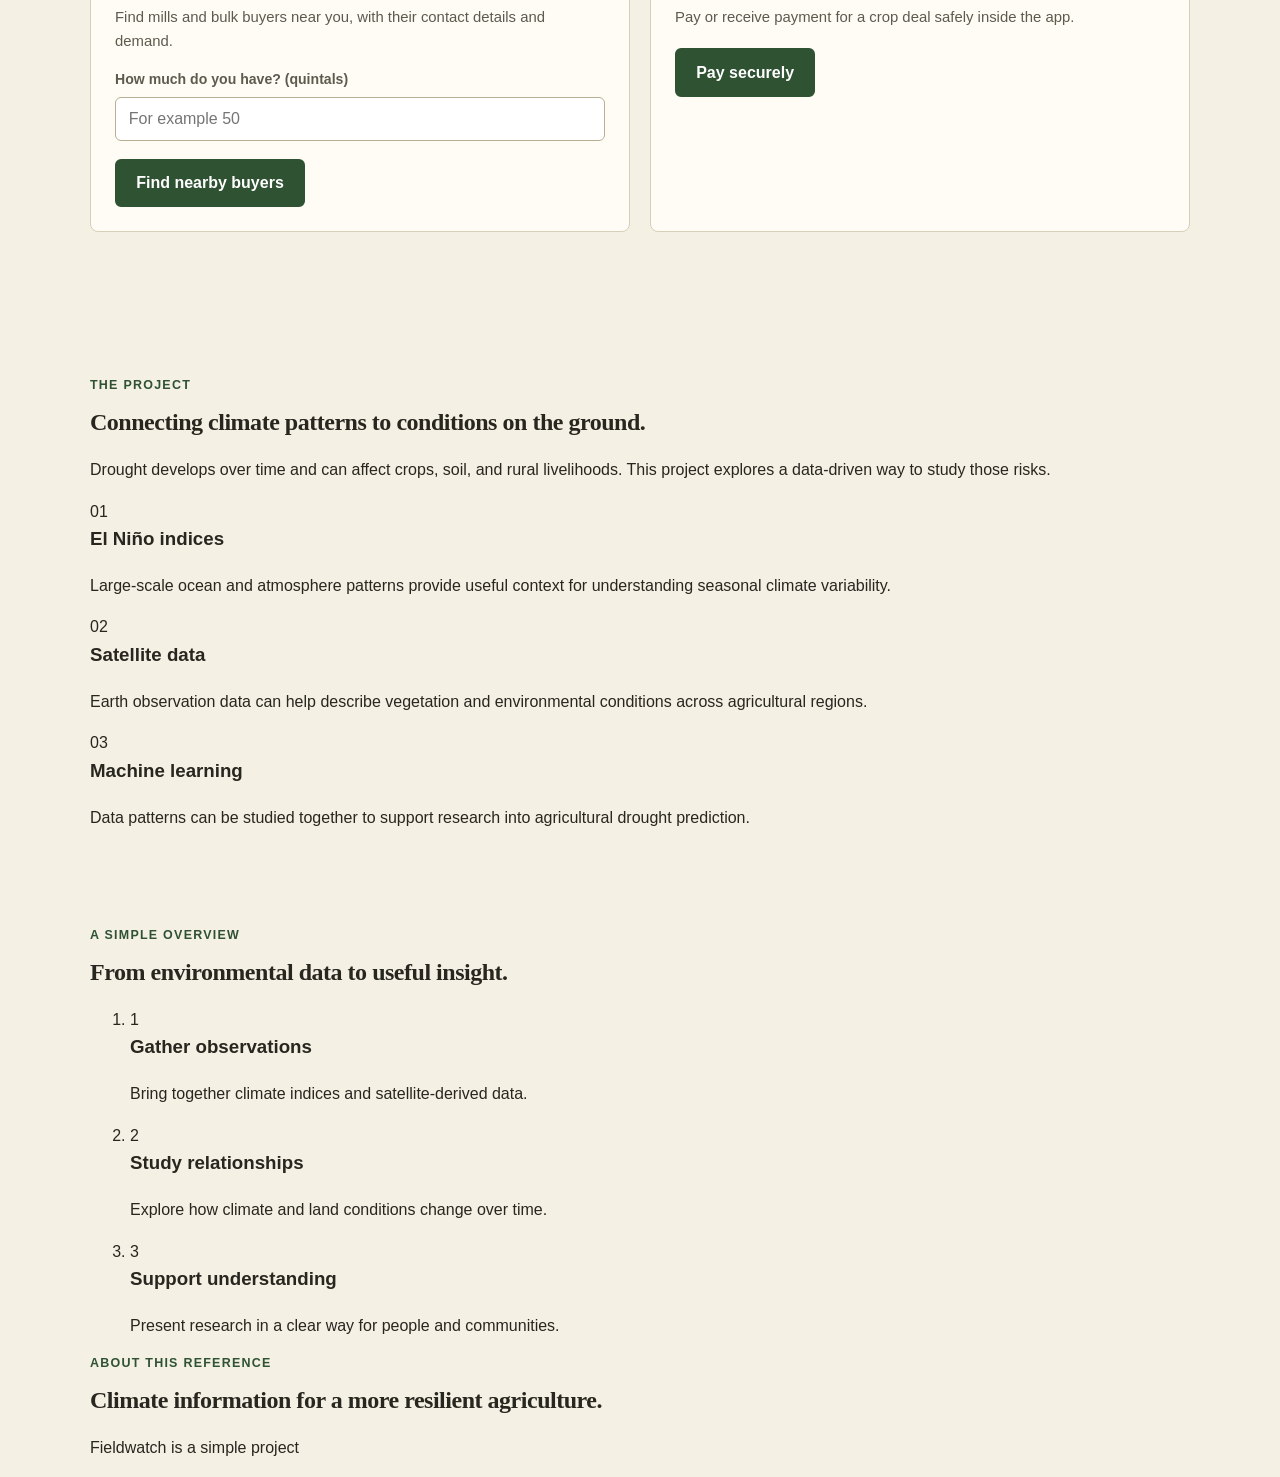
==== commit 2c5a561b: "actual commitment no:3" ====
--- a/index.html
+++ b/index.html
@@ -11,6 +11,7 @@
     <link rel="stylesheet" href="styles.css" />
     <script src="script.js" defer></script>
     <script src="forecast.js" defer></script>
+    <script src="profit.js" defer></script>
   </head>
 
   <body>
@@ -168,7 +169,8 @@
 
       <!-- ============================================================
            PART 4: FARMER TOOLS
-           Each card is one feature of the project. The buttons are
+           Each card is one feature of the project. The profit and
+           suggestion buttons work (profit.js). The other buttons are
            ready but do nothing yet. Later, JavaScript can find a button
            by its id (or data-feature) and give it an action.
            ============================================================ -->
@@ -202,10 +204,15 @@
             <input class="field" id="land-area" type="number" min="0" step="0.5" placeholder="For example 2" />
 
             <div class="button-row">
-              <!-- FEATURE BUTTONS: profit/loss and crop suggestion -->
+              <!-- FEATURE BUTTONS: profit/loss and crop suggestion (working, see profit.js) -->
               <button class="btn" id="profit-btn" type="button" data-feature="profit-loss" data-i18n="btn_profit">Check profit or loss</button>
               <button class="btn btn-outline" id="suggest-btn" type="button" data-feature="crop-suggestion" data-i18n="btn_suggest">Suggest better crops</button>
             </div>
+
+            <!-- Messages and results appear here (filled by profit.js) -->
+            <p class="fc-status" id="profit-status" role="status" aria-live="polite" hidden></p>
+            <div class="result-box" id="profit-result" hidden></div>
+            <div class="result-box" id="suggest-result" hidden></div>
           </article>
 
           <!-- Card 2: daily retail prices -->
@@ -325,24 +332,4 @@
         <p class="eyebrow">About this reference</p>
         <h2>Climate information for a more resilient agriculture.</h2>
         <p>
-          Fieldwatch is a simple project concept for exploring how climate
-          information and earth observation can contribute to agricultural
-          drought research.
-        </p>
-      </section>
-    </main>
-
-    <!-- ============================================================
-         PART 6: FOOTER
-         ============================================================ -->
-    <footer class="site-footer">
-      <div class="section-wrap footer-inner">
-        <a class="brand footer-brand" href="#home">
-          <span class="brand-mark" aria-hidden="true">F</span>
-          <span>Fieldwatch</span>
-        </a>
-        <p>A project concept for agricultural drought research.</p>
-      </div>
-    </footer>
-  </body>
-</html>+          Fieldwatch is a simple project
--- a/styles.css
+++ b/styles.css
@@ -10,6 +10,7 @@
      7. Project sections (overview, steps, about)
      8. Footer
      9. Small screens (phones)
+     10. Profit results (at the very bottom, called 6b)
    ================================================================== */
 
 
@@ -543,268 +544,4 @@
 .overview {
   padding-top: 72px;
   padding-bottom: 80px;
-  border-top: 1px solid var(--line);
-}
-
-.section-heading {
-  max-width: 660px;
-  margin-bottom: 36px;
-}
-
-.section-heading h2,
-.approach h2,
-.about h2 {
-  margin-bottom: 12px;
-  font-size: clamp(1.7rem, 3.4vw, 2.4rem);
-}
-
-.section-heading > p:last-child,
-.about > p:last-child {
-  max-width: 620px;
-  margin-bottom: 0;
-  color: var(--muted);
-}
-
-.topic-grid {
-  display: grid;
-  grid-template-columns: repeat(3, 1fr);
-  gap: 18px;
-}
-
-.topic-card {
-  min-height: 200px;
-  padding: 22px;
-  border: 1px solid var(--line);
-  border-radius: 8px;
-  background: var(--card);
-}
-
-.topic-number {
-  color: var(--clay);
-  font-size: 0.8rem;
-  font-weight: 700;
-}
-
-.topic-card h3 {
-  margin: 14px 0 8px;
-  font-size: 1.1rem;
-}
-
-.topic-card p {
-  margin-bottom: 0;
-  color: var(--muted);
-  font-size: 0.92rem;
-}
-
-.approach {
-  padding: 70px 0;
-  background: var(--green-pale);
-}
-
-.approach-inner {
-  display: grid;
-  grid-template-columns: 0.8fr 1.2fr;
-  gap: 70px;
-}
-
-.approach h2 {
-  max-width: 360px;
-  margin-bottom: 0;
-}
-
-.steps {
-  display: grid;
-  gap: 22px;
-  margin: 0;
-  padding: 0;
-  list-style: none;
-}
-
-.steps li {
-  display: flex;
-  gap: 16px;
-}
-
-.step-number {
-  width: 32px;
-  height: 32px;
-  flex: 0 0 32px;
-  display: grid;
-  place-items: center;
-  border: 2px solid var(--green);
-  border-radius: 50%;
-  color: var(--green);
-  font-size: 0.85rem;
-  font-weight: 700;
-}
-
-.steps h3 {
-  margin: 2px 0 3px;
-  font-size: 1rem;
-}
-
-.steps p {
-  margin-bottom: 0;
-  color: var(--muted);
-  font-size: 0.92rem;
-}
-
-.about {
-  padding-top: 78px;
-  padding-bottom: 82px;
-}
-
-.about h2 {
-  max-width: 620px;
-}
-
-
-/* ---------- 8. FOOTER ---------- */
-.site-footer {
-  background: var(--green-dark);
-  color: #e9e4d3;
-}
-
-.footer-inner {
-  min-height: 80px;
-  display: flex;
-  align-items: center;
-  justify-content: space-between;
-  gap: 20px;
-}
-
-.footer-brand {
-  color: #fff;
-  font-size: 1rem;
-}
-
-.footer-brand .brand-mark {
-  width: 30px;
-  height: 30px;
-  background: var(--card);
-  color: var(--green-dark);
-}
-
-.footer-inner p {
-  margin: 0;
-  font-size: 0.85rem;
-}
-
-
-/* ---------- 9. SMALL SCREENS ----------
-   Rules inside @media only apply when the screen is narrow (phones). */
-@media (max-width: 860px) {
-  .tool-grid {
-    grid-template-columns: 1fr;
-  }
-}
-
-@media (max-width: 720px) {
-  .section-wrap,
-  .header-inner {
-    width: min(var(--content-width), calc(100% - 36px));
-  }
-
-  .hero {
-    grid-template-columns: 1fr;
-    gap: 34px;
-    padding-top: 44px;
-    padding-bottom: 52px;
-  }
-
-  .season-card {
-    max-width: 460px;
-  }
-
-  .topic-grid {
-    grid-template-columns: 1fr;
-    gap: 12px;
-  }
-
-  .topic-card {
-    min-height: 0;
-  }
-
-  .approach-inner {
-    grid-template-columns: 1fr;
-    gap: 32px;
-  }
-
-  /* Show the Menu button and hide the links until it is pressed */
-  .menu-toggle {
-    display: inline-flex;
-    align-items: center;
-    min-height: 40px;
-    padding: 6px 12px;
-    border: 1px solid var(--line);
-    border-radius: 6px;
-    background: var(--card);
-    color: var(--ink);
-    font: inherit;
-    font-size: 0.9rem;
-  }
-
-  .site-navigation {
-    position: absolute;
-    z-index: 5;
-    top: 100%;
-    right: 0;
-    left: 0;
-    display: none;
-    flex-direction: column;
-    align-items: stretch;
-    gap: 0;
-    padding: 6px 18px 10px;
-    border-bottom: 1px solid var(--line);
-    background: var(--card);
-  }
-
-  .site-navigation.is-open {
-    display: flex;
-  }
-
-  .site-navigation a {
-    padding: 12px 0;
-    border-top: 1px solid var(--line);
-  }
-
-  .site-navigation a:first-child {
-    border-top: 0;
-  }
-
-  .panel,
-  .tool-card {
-    padding: 18px;
-  }
-
-  .fc-actions {
-    flex-direction: column;
-    align-items: stretch;
-  }
-
-  .fc-actions .field {
-    width: 100%;
-  }
-
-  .fc-or {
-    text-align: center;
-  }
-}
-
-@media (max-width: 480px) {
-  .search-bar {
-    flex-wrap: wrap;
-  }
-
-  .search-input {
-    flex-basis: 100%;
-  }
-
-  .footer-inner {
-    align-items: flex-start;
-    flex-direction: column;
-    justify-content: center;
-    padding-top: 16px;
-    padding-bottom: 16px;
-  }
-}+  border-top: 1px
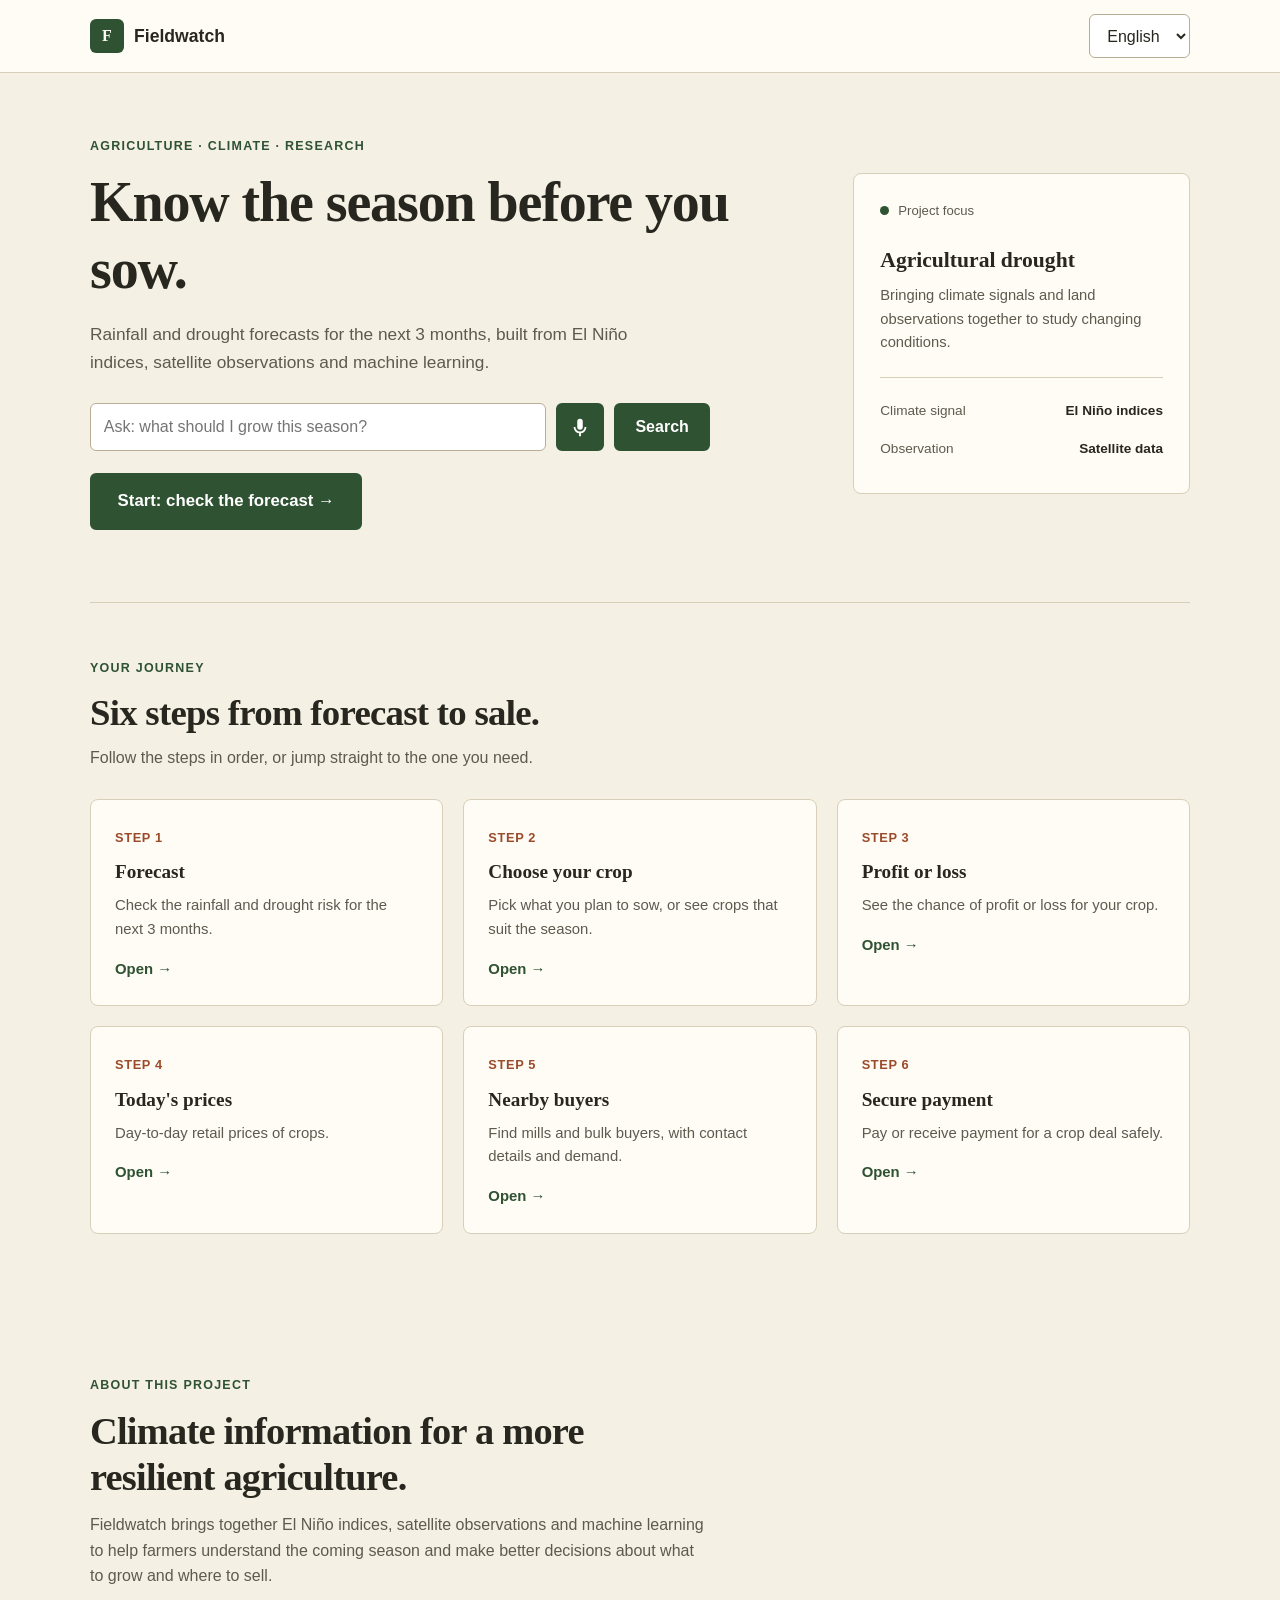
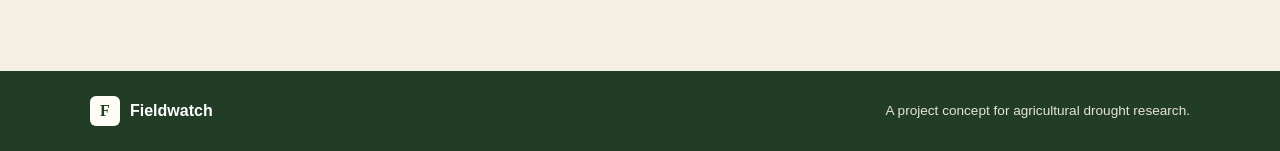
==== commit c490de16: "actual commitment no:4" ====
--- a/index.html
+++ b/index.html
@@ -3,68 +3,22 @@
   <head>
     <meta charset="UTF-8" />
     <meta name="viewport" content="width=device-width, initial-scale=1.0" />
-    <meta
-      name="description"
-      content="Rainfall and drought forecasts for farmers, using El Niño indices, satellite data and machine learning."
-    />
+    <meta name="description" content="Rainfall and drought forecasts for farmers, using El Niño indices, satellite data and machine learning." />
     <title>Fieldwatch — Agricultural Drought Awareness</title>
     <link rel="stylesheet" href="styles.css" />
-    <script src="script.js" defer></script>
-    <script src="forecast.js" defer></script>
-    <script src="profit.js" defer></script>
+    <script src="layout.js" defer></script>
   </head>
 
   <body>
-    <!-- ============================================================
-         PART 1: HEADER
-         Brand name, menu links, language chooser and mobile menu button.
-         ============================================================ -->
-    <header class="site-header">
-      <div class="header-inner">
-        <a class="brand" href="#home" aria-label="Fieldwatch home">
-          <span class="brand-mark" aria-hidden="true">F</span>
-          <span>Fieldwatch</span>
-        </a>
-
-        <nav class="site-navigation" id="site-navigation" aria-label="Main navigation">
-          <a href="#forecast" data-i18n="nav_forecast">Forecast</a>
-          <a href="#tools" data-i18n="nav_tools">Farmer tools</a>
-          <a href="#overview" data-i18n="nav_overview">Overview</a>
-          <a href="#about" data-i18n="nav_about">About</a>
-        </nav>
-
-        <div class="header-tools">
-          <!-- FEATURE BUTTON: language chooser (to be connected later) -->
-          <label for="language-select" class="visually-hidden-label">Language</label>
-          <select class="field language-select" id="language-select" data-feature="language">
-            <option value="en">English</option>
-            <option value="ta">தமிழ்</option>
-            <option value="hi">हिन्दी</option>
-          </select>
-
-          <button
-            class="menu-toggle"
-            type="button"
-            aria-expanded="false"
-            aria-controls="site-navigation"
-          >
-            <span class="menu-toggle-label">Menu</span>
-          </button>
-        </div>
-      </div>
-    </header>
+    <header class="site-header" id="site-header"></header>
 
     <main>
-      <!-- ============================================================
-           PART 2: HERO
-           The first thing a visitor sees: a heading, a short text and
-           the voice and text search bar.
-           ============================================================ -->
+      <!-- Part 1: hero. The big Start button begins the 6-step journey. -->
       <section class="hero section-wrap" id="home">
         <div class="hero-copy">
           <p class="eyebrow">Agriculture · Climate · Research</p>
-          <h1 data-i18n="hero_title">Know the season before you sow.</h1>
-          <p class="hero-description" data-i18n="hero_text">
+          <h1>Know the season before you sow.</h1>
+          <p class="hero-description">
             Rainfall and drought forecasts for the next 3 months, built from
             El Niño indices, satellite observations and machine learning.
           </p>
@@ -72,25 +26,18 @@
           <!-- FEATURE BUTTONS: voice search + text search (to be connected later) -->
           <div class="search-bar" role="search">
             <label for="search-input" class="visually-hidden-label">Search</label>
-            <input
-              class="field search-input"
-              id="search-input"
-              type="text"
-              placeholder="Ask: what should I grow this season?"
-            />
+            <input class="field search-input" id="search-input" type="text" placeholder="Ask: what should I grow this season?" />
             <button class="btn btn-icon" id="voice-btn" type="button" data-feature="voice-search" aria-label="Search by voice">
-              <!-- small microphone drawing (SVG) -->
               <svg viewBox="0 0 24 24" width="22" height="22" aria-hidden="true">
                 <path fill="currentColor" d="M12 15a3 3 0 0 0 3-3V6a3 3 0 0 0-6 0v6a3 3 0 0 0 3 3Zm5-3a5 5 0 0 1-10 0H5a7 7 0 0 0 6 6.92V22h2v-3.08A7 7 0 0 0 19 12h-2Z"/>
               </svg>
             </button>
-            <button class="btn" id="search-btn" type="button" data-feature="text-search" data-i18n="btn_search">Search</button>
+            <button class="btn" id="search-btn" type="button" data-feature="text-search">Search</button>
           </div>
 
-          <a class="text-link" href="#forecast">
-            <span data-i18n="link_forecast">Get your forecast</span>
-            <span aria-hidden="true">→</span>
-          </a>
+          <p class="hero-actions">
+            <a class="btn btn-large" href="forecast.html">Start: check the forecast →</a>
+          </p>
         </div>
 
         <aside class="season-card" aria-label="Project focus">
@@ -104,232 +51,69 @@
             changing conditions.
           </p>
           <div class="card-rule"></div>
-          <div class="focus-row">
-            <span>Climate signal</span>
-            <strong>El Niño indices</strong>
-          </div>
-          <div class="focus-row">
-            <span>Observation</span>
-            <strong>Satellite data</strong>
-          </div>
+          <div class="focus-row"><span>Climate signal</span><strong>El Niño indices</strong></div>
+          <div class="focus-row"><span>Observation</span><strong>Satellite data</strong></div>
         </aside>
       </section>
 
-      <!-- ============================================================
-           PART 3: FORECAST (already working with forecast.js)
-           IMPORTANT: do not rename the ids that start with "fc-",
-           because forecast.js looks for them.
-           ============================================================ -->
-      <section class="forecast section-wrap" id="forecast">
-        <p class="eyebrow">Your forecast</p>
-        <h2 data-i18n="forecast_title">What do the next 3 months look like for your farm?</h2>
-        <p class="section-intro">
-          Share your location, or pick a district, to see the expected rainfall
-          and drought risk.
-        </p>
+      <!-- Part 2: the 6 steps. Start at step 1, or jump to any step. -->
+      <section class="features section-wrap" id="features">
+        <p class="eyebrow">Your journey</p>
+        <h2>Six steps from forecast to sale.</h2>
+        <p class="section-intro">Follow the steps in order, or jump straight to the one you need.</p>
 
-        <div class="panel">
-          <div class="fc-actions">
-            <!-- FEATURE BUTTON: GPS location (working) -->
-            <button class="btn" id="fc-gps" type="button" data-i18n="btn_gps">Use my location</button>
-            <span class="fc-or">or</span>
-            <label for="fc-district" class="visually-hidden-label">District</label>
-            <select class="field" id="fc-district">
-              <option>Chennai</option>
-              <option selected>Madurai</option>
-              <option>Thanjavur</option>
-              <option>Coimbatore</option>
-              <option>Ramanathapuram</option>
-            </select>
-            <button class="btn btn-outline" id="fc-district-go" type="button" data-i18n="btn_show_forecast">Show forecast</button>
-          </div>
-
-          <p class="fc-status" id="fc-status" role="status" aria-live="polite" hidden></p>
-
-          <div class="fc-result" id="fc-result" hidden>
-            <p class="fc-place" id="fc-place"></p>
-            <p class="fc-months" id="fc-months"></p>
-
-            <div class="fc-bar-row">
-              <div class="fc-bar-label"><span>Expected rain</span><strong id="fc-pred-value"></strong></div>
-              <div class="fc-bar-track"><div class="fc-bar fc-bar-pred" id="fc-pred-bar"></div></div>
-            </div>
-            <div class="fc-bar-row">
-              <div class="fc-bar-label"><span>Normal rain</span><strong id="fc-norm-value"></strong></div>
-              <div class="fc-bar-track"><div class="fc-bar fc-bar-norm" id="fc-norm-bar"></div></div>
-            </div>
-
-            <p class="fc-percent" id="fc-percent"></p>
-            <p class="fc-risk" id="fc-risk"></p>
-            <p class="fc-basis" id="fc-basis"></p>
-            <p class="fc-note" id="fc-note"></p>
-          </div>
+        <div class="feature-grid">
+          <a class="feature-card" href="forecast.html">
+            <span class="tool-number">STEP 1</span>
+            <h3>Forecast</h3>
+            <p>Check the rainfall and drought risk for the next 3 months.</p>
+            <span class="feature-open">Open →</span>
+          </a>
+          <a class="feature-card" href="crop.html">
+            <span class="tool-number">STEP 2</span>
+            <h3>Choose your crop</h3>
+            <p>Pick what you plan to sow, or see crops that suit the season.</p>
+            <span class="feature-open">Open →</span>
+          </a>
+          <a class="feature-card" href="profit.html">
+            <span class="tool-number">STEP 3</span>
+            <h3>Profit or loss</h3>
+            <p>See the chance of profit or loss for your crop.</p>
+            <span class="feature-open">Open →</span>
+          </a>
+          <a class="feature-card" href="prices.html">
+            <span class="tool-number">STEP 4</span>
+            <h3>Today's prices</h3>
+            <p>Day-to-day retail prices of crops.</p>
+            <span class="feature-open">Open →</span>
+          </a>
+          <a class="feature-card" href="buyers.html">
+            <span class="tool-number">STEP 5</span>
+            <h3>Nearby buyers</h3>
+            <p>Find mills and bulk buyers, with contact details and demand.</p>
+            <span class="feature-open">Open →</span>
+          </a>
+          <a class="feature-card" href="payment.html">
+            <span class="tool-number">STEP 6</span>
+            <h3>Secure payment</h3>
+            <p>Pay or receive payment for a crop deal safely.</p>
+            <span class="feature-open">Open →</span>
+          </a>
         </div>
       </section>
 
-      <!-- ============================================================
-           PART 4: FARMER TOOLS
-           Each card is one feature of the project. The profit and
-           suggestion buttons work (profit.js). The other buttons are
-           ready but do nothing yet. Later, JavaScript can find a button
-           by its id (or data-feature) and give it an action.
-           ============================================================ -->
-      <section class="tools section-wrap" id="tools">
-        <p class="eyebrow">Farmer tools</p>
-        <h2 data-i18n="tools_title">From forecast to a decision.</h2>
-        <p class="section-intro">
-          Tell us what you plan to grow and we will help you plan the season.
-        </p>
-
-        <div class="tool-grid">
-          <!-- Card 1: crop input, profit or loss, crop suggestions -->
-          <article class="tool-card">
-            <span class="tool-number">01</span>
-            <h3>Your crop</h3>
-            <p>Choose a crop and your land size to see the chance of profit or loss.</p>
-
-            <label class="field-label" for="crop-select">Crop</label>
-            <select class="field" id="crop-select">
-              <option value="">Select a crop</option>
-              <option value="rice">Rice (paddy)</option>
-              <option value="groundnut">Groundnut</option>
-              <option value="millets">Millets (ragi, cholam, kambu)</option>
-              <option value="maize">Maize</option>
-              <option value="cotton">Cotton</option>
-              <option value="sugarcane">Sugarcane</option>
-              <option value="pulses">Pulses (black gram, green gram)</option>
-            </select>
-
-            <label class="field-label" for="land-area">Land area (acres)</label>
-            <input class="field" id="land-area" type="number" min="0" step="0.5" placeholder="For example 2" />
-
-            <div class="button-row">
-              <!-- FEATURE BUTTONS: profit/loss and crop suggestion (working, see profit.js) -->
-              <button class="btn" id="profit-btn" type="button" data-feature="profit-loss" data-i18n="btn_profit">Check profit or loss</button>
-              <button class="btn btn-outline" id="suggest-btn" type="button" data-feature="crop-suggestion" data-i18n="btn_suggest">Suggest better crops</button>
-            </div>
-
-            <!-- Messages and results appear here (filled by profit.js) -->
-            <p class="fc-status" id="profit-status" role="status" aria-live="polite" hidden></p>
-            <div class="result-box" id="profit-result" hidden></div>
-            <div class="result-box" id="suggest-result" hidden></div>
-          </article>
-
-          <!-- Card 2: daily retail prices -->
-          <article class="tool-card">
-            <span class="tool-number">02</span>
-            <h3>Today's crop prices</h3>
-            <p>See the day-to-day retail prices of crops, updated every day.</p>
-            <div class="button-row">
-              <!-- FEATURE BUTTON: daily prices -->
-              <button class="btn" id="prices-btn" type="button" data-feature="daily-prices" data-i18n="btn_prices">View today's prices</button>
-            </div>
-          </article>
-
-          <!-- Card 3: nearby buyers -->
-          <article class="tool-card">
-            <span class="tool-number">03</span>
-            <h3>Nearby buyers</h3>
-            <p>Find mills and bulk buyers near you, with their contact details and demand.</p>
-
-            <label class="field-label" for="stock-quantity">How much do you have? (quintals)</label>
-            <input class="field" id="stock-quantity" type="number" min="0" placeholder="For example 50" />
-
-            <div class="button-row">
-              <!-- FEATURE BUTTON: nearby buyers -->
-              <button class="btn" id="buyers-btn" type="button" data-feature="nearby-buyers" data-i18n="btn_buyers">Find nearby buyers</button>
-            </div>
-          </article>
-
-          <!-- Card 4: payments -->
-          <article class="tool-card">
-            <span class="tool-number">04</span>
-            <h3>Secure payment</h3>
-            <p>Pay or receive payment for a crop deal safely inside the app.</p>
-            <div class="button-row">
-              <!-- FEATURE BUTTON: payment gateway -->
-              <button class="btn" id="pay-btn" type="button" data-feature="payment" data-i18n="btn_pay">Pay securely</button>
-            </div>
-          </article>
-        </div>
-      </section>
-
-      <!-- ============================================================
-           PART 5: ABOUT THE PROJECT (your original sections)
-           ============================================================ -->
-      <section class="overview section-wrap" id="overview">
-        <div class="section-heading">
-          <p class="eyebrow">The project</p>
-          <h2>Connecting climate patterns to conditions on the ground.</h2>
-          <p>
-            Drought develops over time and can affect crops, soil, and rural
-            livelihoods. This project explores a data-driven way to study those
-            risks.
-          </p>
-        </div>
-
-        <div class="topic-grid">
-          <article class="topic-card">
-            <span class="topic-number">01</span>
-            <h3>El Niño indices</h3>
-            <p>
-              Large-scale ocean and atmosphere patterns provide useful context
-              for understanding seasonal climate variability.
-            </p>
-          </article>
-          <article class="topic-card">
-            <span class="topic-number">02</span>
-            <h3>Satellite data</h3>
-            <p>
-              Earth observation data can help describe vegetation and
-              environmental conditions across agricultural regions.
-            </p>
-          </article>
-          <article class="topic-card">
-            <span class="topic-number">03</span>
-            <h3>Machine learning</h3>
-            <p>
-              Data patterns can be studied together to support research into
-              agricultural drought prediction.
-            </p>
-          </article>
-        </div>
-      </section>
-
-      <section class="approach" id="approach">
-        <div class="section-wrap approach-inner">
-          <div>
-            <p class="eyebrow">A simple overview</p>
-            <h2>From environmental data to useful insight.</h2>
-          </div>
-          <ol class="steps">
-            <li>
-              <span class="step-number">1</span>
-              <div>
-                <h3>Gather observations</h3>
-                <p>Bring together climate indices and satellite-derived data.</p>
-              </div>
-            </li>
-            <li>
-              <span class="step-number">2</span>
-              <div>
-                <h3>Study relationships</h3>
-                <p>Explore how climate and land conditions change over time.</p>
-              </div>
-            </li>
-            <li>
-              <span class="step-number">3</span>
-              <div>
-                <h3>Support understanding</h3>
-                <p>Present research in a clear way for people and communities.</p>
-              </div>
-            </li>
-          </ol>
-        </div>
-      </section>
-
+      <!-- Part 3: about -->
       <section class="about section-wrap" id="about">
-        <p class="eyebrow">About this reference</p>
+        <p class="eyebrow">About this project</p>
         <h2>Climate information for a more resilient agriculture.</h2>
         <p>
-          Fieldwatch is a simple project+          Fieldwatch brings together El Niño indices, satellite observations and
+          machine learning to help farmers understand the coming season and make
+          better decisions about what to grow and where to sell.
+        </p>
+      </section>
+    </main>
+
+    <footer class="site-footer" id="site-footer"></footer>
+  </body>
+</html>
--- a/styles.css
+++ b/styles.css
@@ -541,7 +541,728 @@
 
 
 /* ---------- 7. PROJECT SECTIONS (overview, steps, about) ---------- */
-.overview {
+.overview 
+{
   padding-top: 72px;
   padding-bottom: 80px;
-  border-top: 1px+  border-top: 1px solid var(--line);
+}
+
+.section-heading {
+  max-width: 660px;
+  margin-bottom: 36px;
+}
+
+.section-heading h2,
+.approach h2,
+.about h2 {
+  margin-bottom: 12px;
+  font-size: clamp(1.7rem, 3.4vw, 2.4rem);
+}
+
+.section-heading > p:last-child,
+.about > p:last-child {
+  max-width: 620px;
+  margin-bottom: 0;
+  color: var(--muted);
+}
+
+.topic-grid {
+  display: grid;
+  grid-template-columns: repeat(3, 1fr);
+  gap: 18px;
+}
+
+.topic-card {
+  min-height: 200px;
+  padding: 22px;
+  border: 1px solid var(--line);
+  border-radius: 8px;
+  background: var(--card);
+}
+
+.topic-number {
+  color: var(--clay);
+  font-size: 0.8rem;
+  font-weight: 700;
+}
+
+.topic-card h3 {
+  margin: 14px 0 8px;
+  font-size: 1.1rem;
+}
+
+.topic-card p {
+  margin-bottom: 0;
+  color: var(--muted);
+  font-size: 0.92rem;
+}
+
+.approach {
+  padding: 70px 0;
+  background: var(--green-pale);
+}
+
+.approach-inner {
+  display: grid;
+  grid-template-columns: 0.8fr 1.2fr;
+  gap: 70px;
+}
+
+.approach h2 {
+  max-width: 360px;
+  margin-bottom: 0;
+}
+
+.steps {
+  display: grid;
+  gap: 22px;
+  margin: 0;
+  padding: 0;
+  list-style: none;
+}
+
+.steps li {
+  display: flex;
+  gap: 16px;
+}
+
+.step-number {
+  width: 32px;
+  height: 32px;
+  flex: 0 0 32px;
+  display: grid;
+  place-items: center;
+  border: 2px solid var(--green);
+  border-radius: 50%;
+  color: var(--green);
+  font-size: 0.85rem;
+  font-weight: 700;
+}
+
+.steps h3 {
+  margin: 2px 0 3px;
+  font-size: 1rem;
+}
+
+.steps p {
+  margin-bottom: 0;
+  color: var(--muted);
+  font-size: 0.92rem;
+}
+
+.about {
+  padding-top: 78px;
+  padding-bottom: 82px;
+}
+
+.about h2 {
+  max-width: 620px;
+}
+
+
+/* ---------- 8. FOOTER ---------- */
+.site-footer {
+  background: var(--green-dark);
+  color: #e9e4d3;
+}
+
+.footer-inner {
+  min-height: 80px;
+  display: flex;
+  align-items: center;
+  justify-content: space-between;
+  gap: 20px;
+}
+
+.footer-brand {
+  color: #fff;
+  font-size: 1rem;
+}
+
+.footer-brand .brand-mark {
+  width: 30px;
+  height: 30px;
+  background: var(--card);
+  color: var(--green-dark);
+}
+
+.footer-inner p {
+  margin: 0;
+  font-size: 0.85rem;
+}
+
+
+/* ---------- 9. SMALL SCREENS ----------
+   Rules inside @media only apply when the screen is narrow (phones). */
+@media (max-width: 860px) {
+  .tool-grid {
+    grid-template-columns: 1fr;
+  }
+}
+
+@media (max-width: 720px) {
+  .section-wrap,
+  .header-inner {
+    width: min(var(--content-width), calc(100% - 36px));
+  }
+
+  .hero {
+    grid-template-columns: 1fr;
+    gap: 34px;
+    padding-top: 44px;
+    padding-bottom: 52px;
+  }
+
+  .season-card {
+    max-width: 460px;
+  }
+
+  .topic-grid {
+    grid-template-columns: 1fr;
+    gap: 12px;
+  }
+
+  .topic-card {
+    min-height: 0;
+  }
+
+  .approach-inner {
+    grid-template-columns: 1fr;
+    gap: 32px;
+  }
+
+  /* Show the Menu button and hide the links until it is pressed */
+  .menu-toggle {
+    display: inline-flex;
+    align-items: center;
+    min-height: 40px;
+    padding: 6px 12px;
+    border: 1px solid var(--line);
+    border-radius: 6px;
+    background: var(--card);
+    color: var(--ink);
+    font: inherit;
+    font-size: 0.9rem;
+  }
+
+  .site-navigation {
+    position: absolute;
+    z-index: 5;
+    top: 100%;
+    right: 0;
+    left: 0;
+    display: none;
+    flex-direction: column;
+    align-items: stretch;
+    gap: 0;
+    padding: 6px 18px 10px;
+    border-bottom: 1px solid var(--line);
+    background: var(--card);
+  }
+
+  .site-navigation.is-open {
+    display: flex;
+  }
+
+  .site-navigation a {
+    padding: 12px 0;
+    border-top: 1px solid var(--line);
+  }
+
+  .site-navigation a:first-child {
+    border-top: 0;
+  }
+
+  .panel,
+  .tool-card {
+    padding: 18px;
+  }
+
+  .fc-actions {
+    flex-direction: column;
+    align-items: stretch;
+  }
+
+  .fc-actions .field {
+    width: 100%;
+  }
+
+  .fc-or {
+    text-align: center;
+  }
+}
+
+@media (max-width: 480px) {
+  .search-bar {
+    flex-wrap: wrap;
+  }
+
+  .search-input {
+    flex-basis: 100%;
+  }
+
+  .footer-inner {
+    align-items: flex-start;
+    flex-direction: column;
+    justify-content: center;
+    padding-top: 16px;
+    padding-bottom: 16px;
+  }
+}
+
+
+/* ---------- 6b. PROFIT RESULTS (inside the "Your crop" card) ---------- */
+.result-box {
+  margin-top: 18px;
+  padding: 16px;
+  border: 1px solid var(--line);
+  border-radius: 6px;
+  background: var(--paper);
+}
+
+.result-box h4 {
+  margin: 0 0 10px;
+  font-family: Georgia, serif;
+  font-size: 1.05rem;
+}
+
+/* The big "chance of profit" line. Colour AND words show the level. */
+.pr-chance {
+  display: inline-block;
+  margin: 0 0 10px;
+  padding: 6px 12px;
+  border: 2px solid currentColor;
+  border-radius: 6px;
+  font-weight: 700;
+}
+
+.result-box .pr-good  { color: var(--green); background: var(--green-pale); }
+.result-box .pr-mixed { color: var(--ochre); background: #f4e8c9; }
+.result-box .pr-poor  { color: var(--clay);  background: #f6e3da; }
+
+.pr-table {
+  width: 100%;
+  margin: 8px 0;
+  border-collapse: collapse;
+  font-size: 0.92rem;
+}
+
+.pr-table th,
+.pr-table td {
+  padding: 6px 0;
+  border-bottom: 1px solid var(--line);
+  text-align: left;
+}
+
+.pr-table td {
+  text-align: right;
+  font-weight: 600;
+}
+
+.pr-list {
+  margin: 0 0 10px;
+  padding-left: 20px;
+}
+
+.pr-list li {
+  margin-bottom: 8px;
+}
+
+.pr-note {
+  margin: 6px 0 0;
+  color: var(--muted);
+  font-size: 0.85rem;
+}
+
+/* ==================================================================
+   10. MULTI-PAGE LAYOUT (menu highlight, page headings, feature cards)
+   ================================================================== */
+
+/* The menu link of the page you are on */
+.site-navigation a[aria-current="page"] {
+  color: var(--green);
+  font-weight: 700;
+  text-decoration: underline;
+  text-underline-offset: 6px;
+}
+
+/* With 6 menu links, bring them a little closer on wide screens */
+@media (min-width: 721px) {
+  .site-navigation {
+    gap: 22px;
+  }
+}
+
+/* The heading area at the top of every feature page */
+.page-hero {
+  padding-top: 44px;
+  padding-bottom: 8px;
+}
+
+.page-hero h1 {
+  margin-bottom: 12px;
+  font-size: clamp(2rem, 4.5vw, 3rem);
+}
+
+.back-link {
+  display: inline-block;
+  margin-bottom: 18px;
+  color: var(--green);
+  font-size: 0.92rem;
+  font-weight: 600;
+  text-decoration: none;
+}
+
+.back-link:hover {
+  text-decoration: underline;
+  text-underline-offset: 4px;
+}
+
+.page-body {
+  padding-bottom: 72px;
+}
+
+.step-title {
+  margin: 28px 0 0;
+  font-family: Georgia, serif;
+  font-size: 1.25rem;
+}
+
+.step-title + .panel {
+  margin-top: 12px;
+}
+
+/* "Your location" box on the Crops and Buyers pages */
+.loc-current {
+  margin: 0 0 12px;
+  font-weight: 600;
+}
+
+/* A note that a feature is not finished yet */
+.soon-note {
+  margin: 18px 0 0;
+  padding: 12px 14px;
+  border-left: 4px solid var(--ochre);
+  border-radius: 4px;
+  background: #f4e8c9;
+  font-size: 0.92rem;
+}
+
+/* The "Next step" link at the bottom of each page */
+.next-step {
+  margin: 24px 0 0;
+  color: var(--muted);
+}
+
+.next-step a {
+  color: var(--green);
+  font-weight: 700;
+}
+
+/* The feature cards on the home page. Each card is a link to its own page. */
+.features {
+  padding-top: 56px;
+  padding-bottom: 64px;
+  border-top: 1px solid var(--line);
+}
+
+.features h2 {
+  margin-bottom: 10px;
+  font-size: clamp(1.6rem, 3.2vw, 2.3rem);
+}
+
+.feature-grid {
+  display: grid;
+  grid-template-columns: repeat(3, 1fr);
+  gap: 20px;
+  margin-top: 28px;
+}
+
+.feature-card {
+  display: block;
+  padding: 24px;
+  border: 1px solid var(--line);
+  border-radius: 8px;
+  background: var(--card);
+  color: inherit;
+  text-decoration: none;
+  transition: border-color 150ms ease, transform 150ms ease;
+}
+
+.feature-card:hover,
+.feature-card:focus-visible {
+  border-color: var(--green);
+  transform: translateY(-2px);
+}
+
+.feature-card h3 {
+  margin: 8px 0 6px;
+  font-family: Georgia, serif;
+  font-size: 1.2rem;
+}
+
+.feature-card p {
+  margin-bottom: 14px;
+  color: var(--muted);
+  font-size: 0.93rem;
+}
+
+.feature-open {
+  color: var(--green);
+  font-weight: 700;
+  font-size: 0.93rem;
+}
+
+@media (max-width: 860px) {
+  .feature-grid {
+    grid-template-columns: repeat(2, 1fr);
+  }
+}
+
+@media (max-width: 560px) {
+  .feature-grid {
+    grid-template-columns: 1fr;
+  }
+}
+
+/* ==================================================================
+   11. THE 6-STEP JOURNEY (progress bar, Back/Next buttons, step cards)
+   ================================================================== */
+
+/* The heading area at the top of every step page */
+.page-hero {
+  padding-top: 24px;
+  padding-bottom: 8px;
+}
+
+.page-hero h1 {
+  margin-bottom: 12px;
+  font-size: clamp(2rem, 4.5vw, 3rem);
+}
+
+.page-body {
+  padding-bottom: 72px;
+}
+
+/* Progress bar: "Step 3 of 6" and six boxes */
+.progress {
+  width: min(var(--content-width), calc(100% - 48px));
+  margin: 0 auto;
+  padding-top: 28px;
+}
+
+.progress-text {
+  margin: 0 0 10px;
+  color: var(--green);
+  font-size: 0.9rem;
+  font-weight: 700;
+}
+
+.progress-list {
+  display: flex;
+  gap: 8px;
+  margin: 0;
+  padding: 0;
+  list-style: none;
+}
+
+.progress-list li {
+  flex: 1;
+  display: flex;
+  align-items: center;
+  gap: 8px;
+  padding: 8px 10px;
+  border: 1px solid var(--line);
+  border-radius: 6px;
+  background: var(--card);
+  color: var(--muted);
+  font-size: 0.85rem;
+}
+
+.progress-num {
+  width: 24px;
+  height: 24px;
+  flex: 0 0 24px;
+  display: grid;
+  place-items: center;
+  border: 2px solid currentColor;
+  border-radius: 50%;
+  font-size: 0.75rem;
+  font-weight: 700;
+}
+
+/* A finished step: solid green circle with a tick */
+.progress-list li.done {
+  color: var(--green);
+}
+
+.progress-list li.done .progress-num {
+  background: var(--green);
+  border-color: var(--green);
+  color: #fff;
+}
+
+/* The step you are on */
+.progress-list li.current {
+  border: 2px solid var(--green);
+  color: var(--ink);
+  font-weight: 700;
+}
+
+.progress-list li.current .progress-num {
+  background: var(--green-pale);
+  color: var(--green);
+}
+
+/* Back and Next buttons at the bottom of a step */
+.step-nav {
+  display: flex;
+  justify-content: space-between;
+  gap: 12px;
+  margin-top: 28px;
+}
+
+.step-nav .btn {
+  display: inline-flex;
+  align-items: center;
+  text-decoration: none;
+}
+
+/* Home page: big Start button and the six step cards */
+.hero-actions {
+  margin: 22px 0 0;
+}
+
+.btn-large {
+  display: inline-flex;
+  align-items: center;
+  min-height: 52px;
+  padding: 0.8rem 1.6rem;
+  font-size: 1.05rem;
+  text-decoration: none;
+}
+
+.features {
+  padding-top: 56px;
+  padding-bottom: 64px;
+  border-top: 1px solid var(--line);
+}
+
+.features h2 {
+  margin-bottom: 10px;
+  font-size: clamp(1.6rem, 3.2vw, 2.3rem);
+}
+
+.feature-grid {
+  display: grid;
+  grid-template-columns: repeat(3, 1fr);
+  gap: 20px;
+  margin-top: 28px;
+}
+
+.feature-card {
+  display: block;
+  padding: 24px;
+  border: 1px solid var(--line);
+  border-radius: 8px;
+  background: var(--card);
+  color: inherit;
+  text-decoration: none;
+  transition: border-color 150ms ease, transform 150ms ease;
+}
+
+.feature-card:hover,
+.feature-card:focus-visible {
+  border-color: var(--green);
+  transform: translateY(-2px);
+}
+
+.feature-card h3 {
+  margin: 8px 0 6px;
+  font-family: Georgia, serif;
+  font-size: 1.2rem;
+}
+
+.feature-card p {
+  margin-bottom: 14px;
+  color: var(--muted);
+  font-size: 0.93rem;
+}
+
+.feature-open {
+  color: var(--green);
+  font-weight: 700;
+  font-size: 0.93rem;
+}
+
+/* Small pieces used inside the steps */
+.summary-line {
+  margin: 0 0 12px;
+  font-weight: 700;
+}
+
+.fc-status a {
+  color: var(--green);
+  font-weight: 700;
+}
+
+.btn-small {
+  min-height: 34px;
+  padding: 0.25rem 0.8rem;
+  font-size: 0.85rem;
+}
+
+.soon-note {
+  margin: 18px 0 0;
+  padding: 12px 14px;
+  border-left: 4px solid var(--ochre);
+  border-radius: 4px;
+  background: #f4e8c9;
+  font-size: 0.92rem;
+}
+
+/* Tablets and phones */
+@media (max-width: 860px) {
+  .feature-grid {
+    grid-template-columns: repeat(2, 1fr);
+  }
+}
+
+@media (max-width: 720px) {
+  .progress {
+    width: min(var(--content-width), calc(100% - 36px));
+  }
+
+  /* On phones only the current step shows its name */
+  .progress-label {
+    display: none;
+  }
+
+  .progress-list li {
+    justify-content: center;
+    padding: 6px;
+  }
+
+  .progress-list li.current {
+    flex: 3;
+  }
+
+  .progress-list li.current .progress-label {
+    display: inline;
+  }
+}
+
+@media (max-width: 560px) {
+  .feature-grid {
+    grid-template-columns: 1fr;
+  }
+
+  .step-nav {
+    flex-direction: column-reverse;
+  }
+
+  .step-nav .btn {
+    justify-content: center;
+  }
+}
